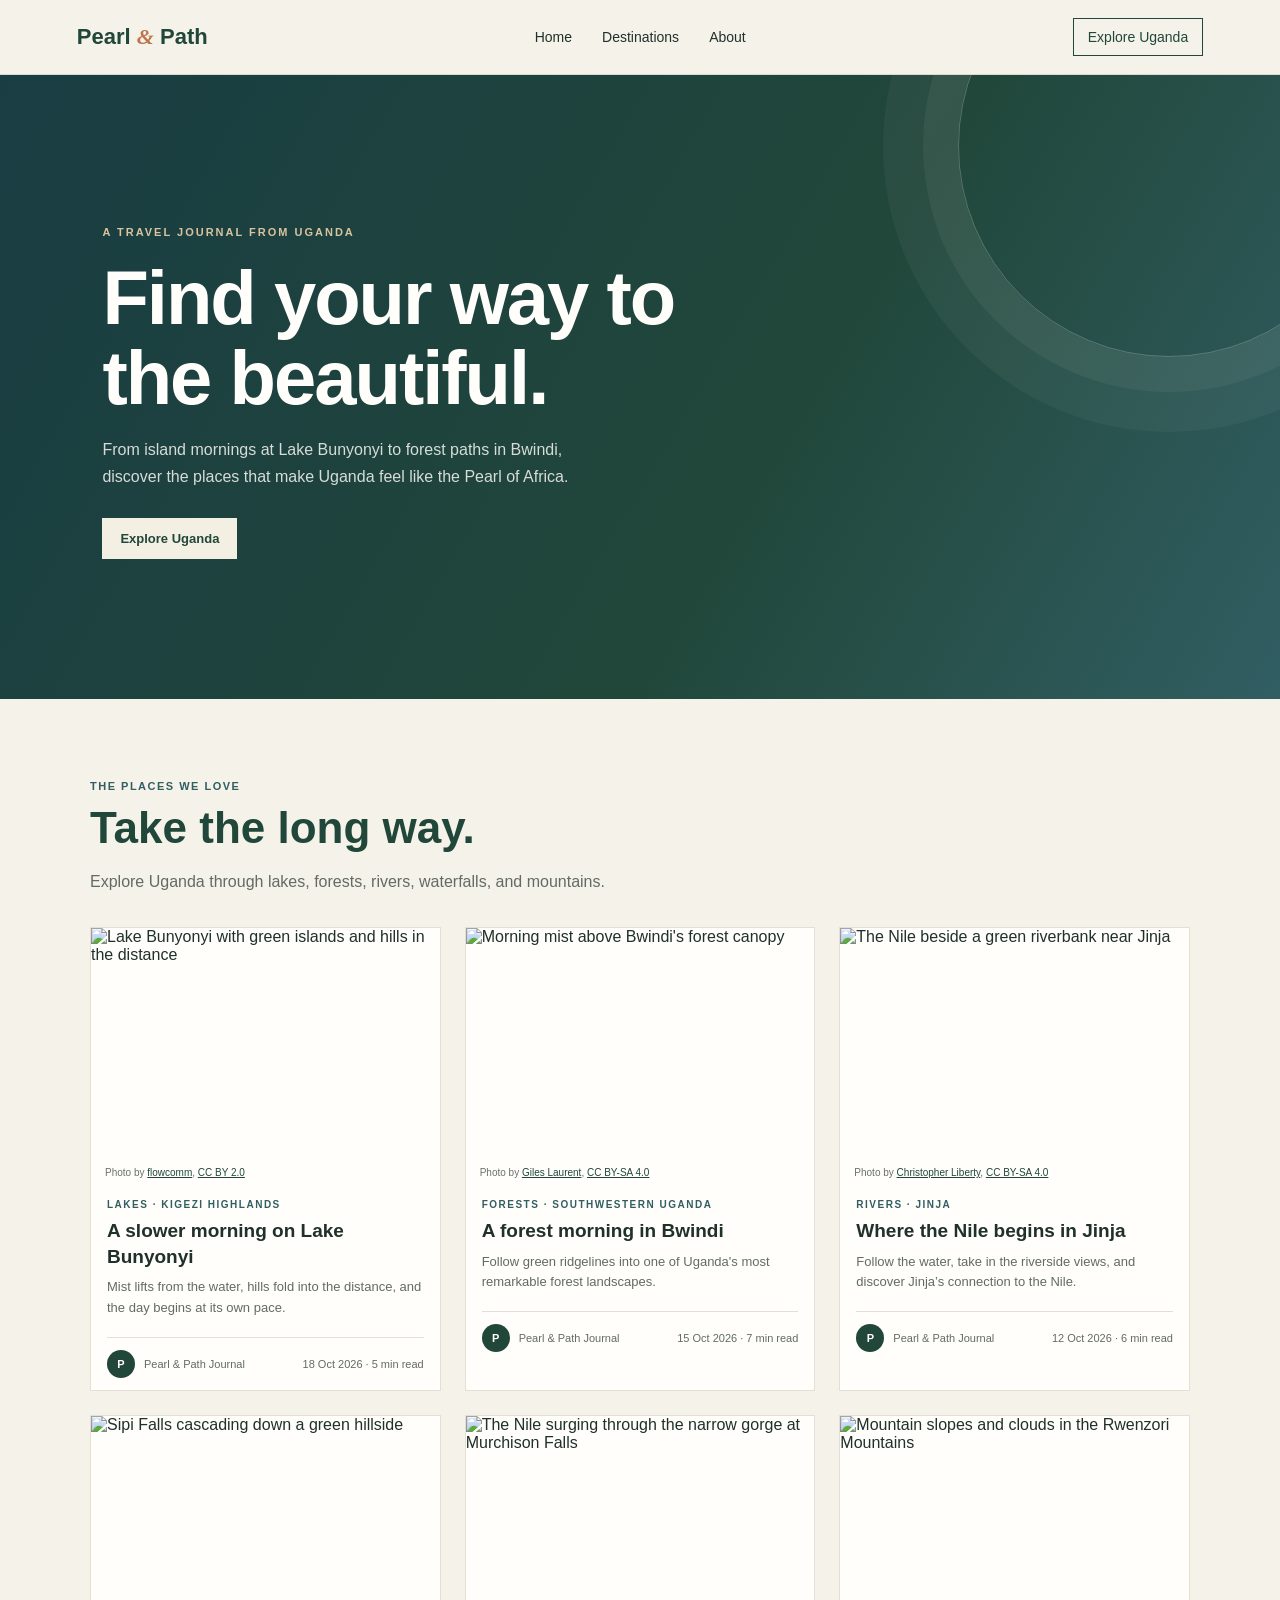
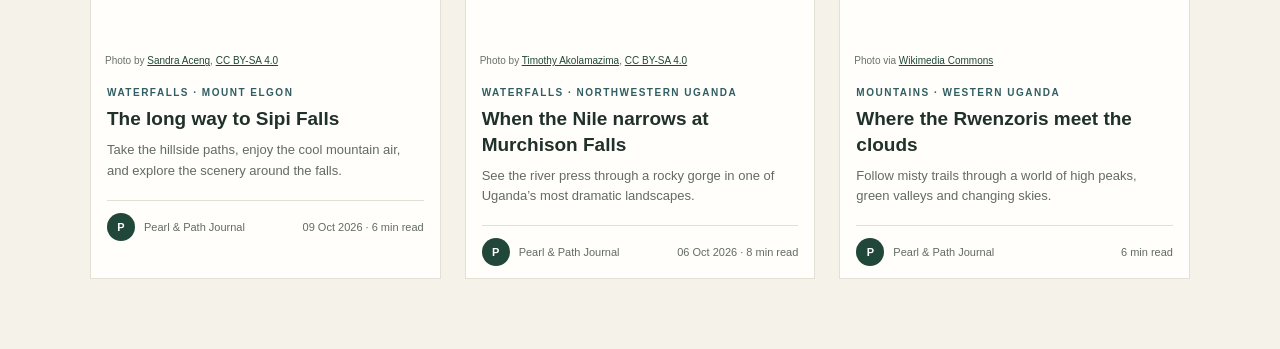
==== index.html @ 4ba6577e "Complete cards for all six beautiful destinations." ====
<!DOCTYPE html>
<html lang="en">
<head>
    <meta charset="UTF-8">
    <meta name="viewport" content="width=device-width, initial-scale=1.0">
    <meta name="description" content="A page for discovering beautiful scenery.">
    <title>Document</title>
    <link rel="stylesheet" href="styling.css">
</head>
<body>
    <header class="site-header">
  <a class="brand" href="#home">Pearl <span>&amp;</span> Path</a>

  <nav class="site-nav" aria-label="Main navigation">
    <a href="#home">Home</a>
    <a href="#places">Destinations</a>
    <a href="#about">About</a>
  </nav>

  <a class="header-cta" href="#places">Explore Uganda</a>
</header>
<main>
  <section class="hero" id="home">
    <div class="hero-content">
      <p class="hero-label">A TRAVEL JOURNAL FROM UGANDA</p>

      <h1>Find your way to the beautiful.</h1>

      <p class="hero-description">
        From island mornings at Lake Bunyonyi to forest paths in Bwindi,
        discover the places that make Uganda feel like the Pearl of Africa.
      </p>

      <a class="hero-button" href="#places">Explore Uganda</a>
    </div>
  </section>
  <section class="places-section" id="places">
  <div class="section-heading">
    <p class="section-label">THE PLACES WE LOVE</p>
    <h2>Take the long way.</h2>
    <p>Explore Uganda through lakes, forests, rivers, waterfalls, and mountains.</p>
  </div>

  <div class="destination-grid">
    <article class="destination-card">
      <figure class="card-image">
        <img
          src="https://commons.wikimedia.org/wiki/Special:FilePath/Lake_Bunyonyi,_Uganda.jpg?width=1000"
          alt="Lake Bunyonyi with green islands and hills in the distance"
          loading="lazy"
        >
        <figcaption>
          Photo by <a href="https://commons.wikimedia.org/wiki/File:Lake_Bunyonyi,_Uganda.jpg">flowcomm</a>,
          <a href="https://creativecommons.org/licenses/by/2.0/">CC BY 2.0</a>
        </figcaption>
      </figure>

      <p class="card-category">LAKES · KIGEZI HIGHLANDS</p>
      <h3>A slower morning on Lake Bunyonyi</h3>
      <p class="card-description">
        Mist lifts from the water, hills fold into the distance, and the day begins at its own pace.
      </p>

      <div class="card-details">
        <span class="author-avatar" aria-hidden="true">P</span>
        <span>Pearl &amp; Path Journal</span>
        <span class="read-time">18 Oct 2026 · 5 min read</span>
      </div>
    </article>
    <article class="destination-card">
  <figure class="card-image">
    <img
      src="https://commons.wikimedia.org/wiki/Special:FilePath/063_Mist_rising_from_the_Bwindi_Impenetrable_Forest_National_Park_Photo_by_Giles_Laurent.jpg?width=1000"
      alt="Morning mist above Bwindi's forest canopy"
      loading="lazy"
    >
    <figcaption>
      Photo by <a href="https://commons.wikimedia.org/wiki/File:063_Mist_rising_from_the_Bwindi_Impenetrable_Forest_National_Park_Photo_by_Giles_Laurent.jpg">Giles Laurent</a>,
      <a href="https://creativecommons.org/licenses/by-sa/4.0/">CC BY-SA 4.0</a>
    </figcaption>
  </figure>

  <p class="card-category">FORESTS · SOUTHWESTERN UGANDA</p>
  <h3>A forest morning in Bwindi</h3>
  <p class="card-description">
    Follow green ridgelines into one of Uganda's most remarkable forest landscapes.
  </p>

  <div class="card-details">
    <span class="author-avatar" aria-hidden="true">P</span>
    <span>Pearl &amp; Path Journal</span>
    <span class="read-time">15 Oct 2026 · 7 min read</span>
  </div>
</article>
<article class="destination-card">
  <figure class="card-image">
    <img
      src="https://commons.wikimedia.org/wiki/Special:FilePath/Source_of_the_Nile,_Jinja_Uganda.jpg?width=1000"
      alt="The Nile beside a green riverbank near Jinja"
      loading="lazy"
    >
    <figcaption>
      Photo by <a href="https://commons.wikimedia.org/wiki/File:Source_of_the_Nile,_Jinja_Uganda.jpg">Christopher Liberty</a>,
      <a href="https://creativecommons.org/licenses/by-sa/4.0/">CC BY-SA 4.0</a>
    </figcaption>
  </figure>

  <p class="card-category">RIVERS · JINJA</p>
  <h3>Where the Nile begins in Jinja</h3>
  <p class="card-description">
    Follow the water, take in the riverside views, and discover Jinja’s connection to the Nile.
  </p>

  <div class="card-details">
    <span class="author-avatar" aria-hidden="true">P</span>
    <span>Pearl &amp; Path Journal</span>
    <span class="read-time">12 Oct 2026 · 6 min read</span>
  </div>
</article>
<article class="destination-card">
  <figure class="card-image">
    <img
      src="https://commons.wikimedia.org/wiki/Special:FilePath/Sipi_Falls_in_Kapchorwa_District_of_Uganda_03.jpg?width=1000"
      alt="Sipi Falls cascading down a green hillside"
      loading="lazy"
    >
    <figcaption>
      Photo by <a href="https://commons.wikimedia.org/wiki/File:Sipi_Falls_in_Kapchorwa_District_of_Uganda_03.jpg">Sandra Aceng</a>,
      <a href="https://creativecommons.org/licenses/by-sa/4.0/">CC BY-SA 4.0</a>
    </figcaption>
  </figure>

  <p class="card-category">WATERFALLS · MOUNT ELGON</p>
  <h3>The long way to Sipi Falls</h3>
  <p class="card-description">
    Take the hillside paths, enjoy the cool mountain air, and explore the scenery around the falls.
  </p>

  <div class="card-details">
    <span class="author-avatar" aria-hidden="true">P</span>
    <span>Pearl &amp; Path Journal</span>
    <span class="read-time">09 Oct 2026 · 6 min read</span>
  </div>
</article>
<article class="destination-card">
  <figure class="card-image">
    <img
      src="https://commons.wikimedia.org/wiki/Special:FilePath/Murchison_Falls_Image01.jpg?width=1000"
      alt="The Nile surging through the narrow gorge at Murchison Falls"
      loading="lazy"
    >
    <figcaption>
      Photo by <a href="https://commons.wikimedia.org/wiki/File:Murchison_Falls_Image01.jpg">Timothy Akolamazima</a>,
      <a href="https://creativecommons.org/licenses/by-sa/4.0/">CC BY-SA 4.0</a>
    </figcaption>
  </figure>

  <p class="card-category">WATERFALLS · NORTHWESTERN UGANDA</p>
  <h3>When the Nile narrows at Murchison Falls</h3>
  <p class="card-description">
    See the river press through a rocky gorge in one of Uganda’s most dramatic landscapes.
  </p>

  <div class="card-details">
    <span class="author-avatar" aria-hidden="true">P</span>
    <span>Pearl &amp; Path Journal</span>
    <span class="read-time">06 Oct 2026 · 8 min read</span>
  </div>
</article>
<article class="destination-card">
  <figure class="card-image">
    <img
      src="https://commons.wikimedia.org/wiki/Special:FilePath/Rwenzori_Mountains.jpg"
      alt="Mountain slopes and clouds in the Rwenzori Mountains"
      loading="lazy"
    >
    <figcaption>
      Photo via
      <a href="https://commons.wikimedia.org/wiki/Category:Rwenzori_Mountains">Wikimedia Commons</a>
    </figcaption>
  </figure>

  <p class="card-category">MOUNTAINS · WESTERN UGANDA</p>
  <h3>Where the Rwenzoris meet the clouds</h3>
  <p class="card-description">
    Follow misty trails through a world of high peaks, green valleys and changing skies.
  </p>

  <div class="card-details">
    <span class="author-avatar" aria-hidden="true">P</span>
    <span>Pearl &amp; Path Journal</span>
    <span class="read-time">6 min read</span>
  </div>
</article>
  </div>

</section>
</main>
</body>
</html>
---- styling.css ----
body {
  margin: 0;
  font-family: Arial, sans-serif;
  background: #f5f2e9;
  color: #20302a;
}

.site-header {
  display: flex;
  align-items: center;
  justify-content: space-between;
  gap: 24px;
  padding: 18px 6%;
  border-bottom: 1px solid #ddd8ce;
}

.brand {
  color: #21473a;
  font-size: 22px;
  font-weight: 700;
  text-decoration: none;
}

.brand span {
  color: #bd764c;
  font-family: Georgia, serif;
  font-style: italic;
}

.site-nav {
  display: flex;
  gap: 30px;
}

.site-nav a,
.header-cta {
  color: #20302a;
  font-size: 14px;
  text-decoration: none;
}

.site-nav a:hover {
  color: #315e63;
}

.header-cta {
  padding: 10px 14px;
  border: 1px solid #21473a;
  color: #21473a;
  transition: background-color 0.2s, color 0.2s;
}

.header-cta:hover {
  background: #21473a;
  color: #fffefa;
}

.hero {
  position: relative;
  display: flex;
  align-items: center;
  min-height: 480px;
  overflow: hidden;
  padding: 72px 8%;
  background: linear-gradient(120deg, #193d43, #21473a 60%, #315e63);
  color: #fffefa;
}

.hero::after {
  content: "";
  position: absolute;
  top: -140px;
  right: -100px;
  width: 420px;
  height: 420px;
  border: 1px solid rgba(245, 242, 233, 0.25);
  border-radius: 50%;
  box-shadow:
    0 0 0 35px rgba(245, 242, 233, 0.05),
    0 0 0 75px rgba(245, 242, 233, 0.04);
}

.hero-content {
  position: relative;
  z-index: 1;
  max-width: 680px;
}

.hero-label {
  margin-bottom: 20px;
  color: #d8c4a1;
  font-size: 11px;
  font-weight: 700;
  letter-spacing: 2px;
}

.hero h1 {
  max-width: 600px;
  margin: 0 0 18px;
  font-size: clamp(40px, 7vw, 76px);
  line-height: 1.05;
  letter-spacing: -2px;
}

.hero-description {
  max-width: 500px;
  color: rgba(255, 254, 250, 0.82);
  font-size: 16px;
  line-height: 1.7;
}

.hero-button {
  display: inline-block;
  margin-top: 12px;
  padding: 13px 18px;
  background: #f4efe3;
  color: #21473a;
  font-size: 13px;
  font-weight: 700;
  text-decoration: none;
  transition: background-color 0.2s, transform 0.2s;
}

.hero-button:hover {
  transform: translateY(-2px);
  background: #fffefa;
}

.places-section {
  max-width: 1100px;
  margin: 0 auto;
  padding: 70px 24px;
}

.section-heading {
  max-width: 600px;
  margin-bottom: 32px;
}

.section-label,
.card-category {
  color: #315e63;
  font-size: 11px;
  font-weight: 700;
  letter-spacing: 1.5px;
}

.section-heading h2 {
  margin: 8px 0;
  color: #21473a;
  font-size: clamp(30px, 5vw, 44px);
}

.section-heading > p:last-child {
  color: #626b64;
  line-height: 1.6;
}

.destination-grid {
  display: grid;
  grid-template-columns: repeat(3, minmax(0, 1fr));
  gap: 24px;
}

.destination-card {
  overflow: hidden;
  background: #fffefa;
  border: 1px solid #e4dfd4;
}

.card-image {
  margin: 0;
}

.card-image img {
  display: block;
  width: 100%;
  aspect-ratio: 1.5;
  object-fit: cover;
}

.card-image figcaption {
  padding: 7px 14px;
  color: #69716a;
  font-size: 10px;
}

.card-image figcaption a {
  color: #21473a;
}

.card-category {
  margin: 14px 16px 8px;
  font-size: 10px;
}

.destination-card h3 {
  margin: 0 16px 8px;
  color: #20302a;
  font-size: 19px;
  line-height: 1.35;
}

.card-description {
  margin: 0 16px 18px;
  color: #626b64;
  font-size: 13px;
  line-height: 1.6;
}

.card-details {
  display: flex;
  align-items: center;
  gap: 9px;
  margin: 0 16px;
  padding: 12px 0;
  border-top: 1px solid #e4dfd4;
  color: #626b64;
  font-size: 11px;
}

.author-avatar {
  display: inline-flex;
  width: 28px;
  height: 28px;
  align-items: center;
  justify-content: center;
  border-radius: 50%;
  background: #21473a;
  color: #fffefa;
  font-weight: 700;
}

.read-time {
  margin-left: auto;
}

@media (max-width: 760px) {
  .destination-grid {
    grid-template-columns: repeat(2, minmax(0, 1fr));
  }
}

@media (max-width: 520px) {
  .destination-grid {
    grid-template-columns: 1fr;
  }
}
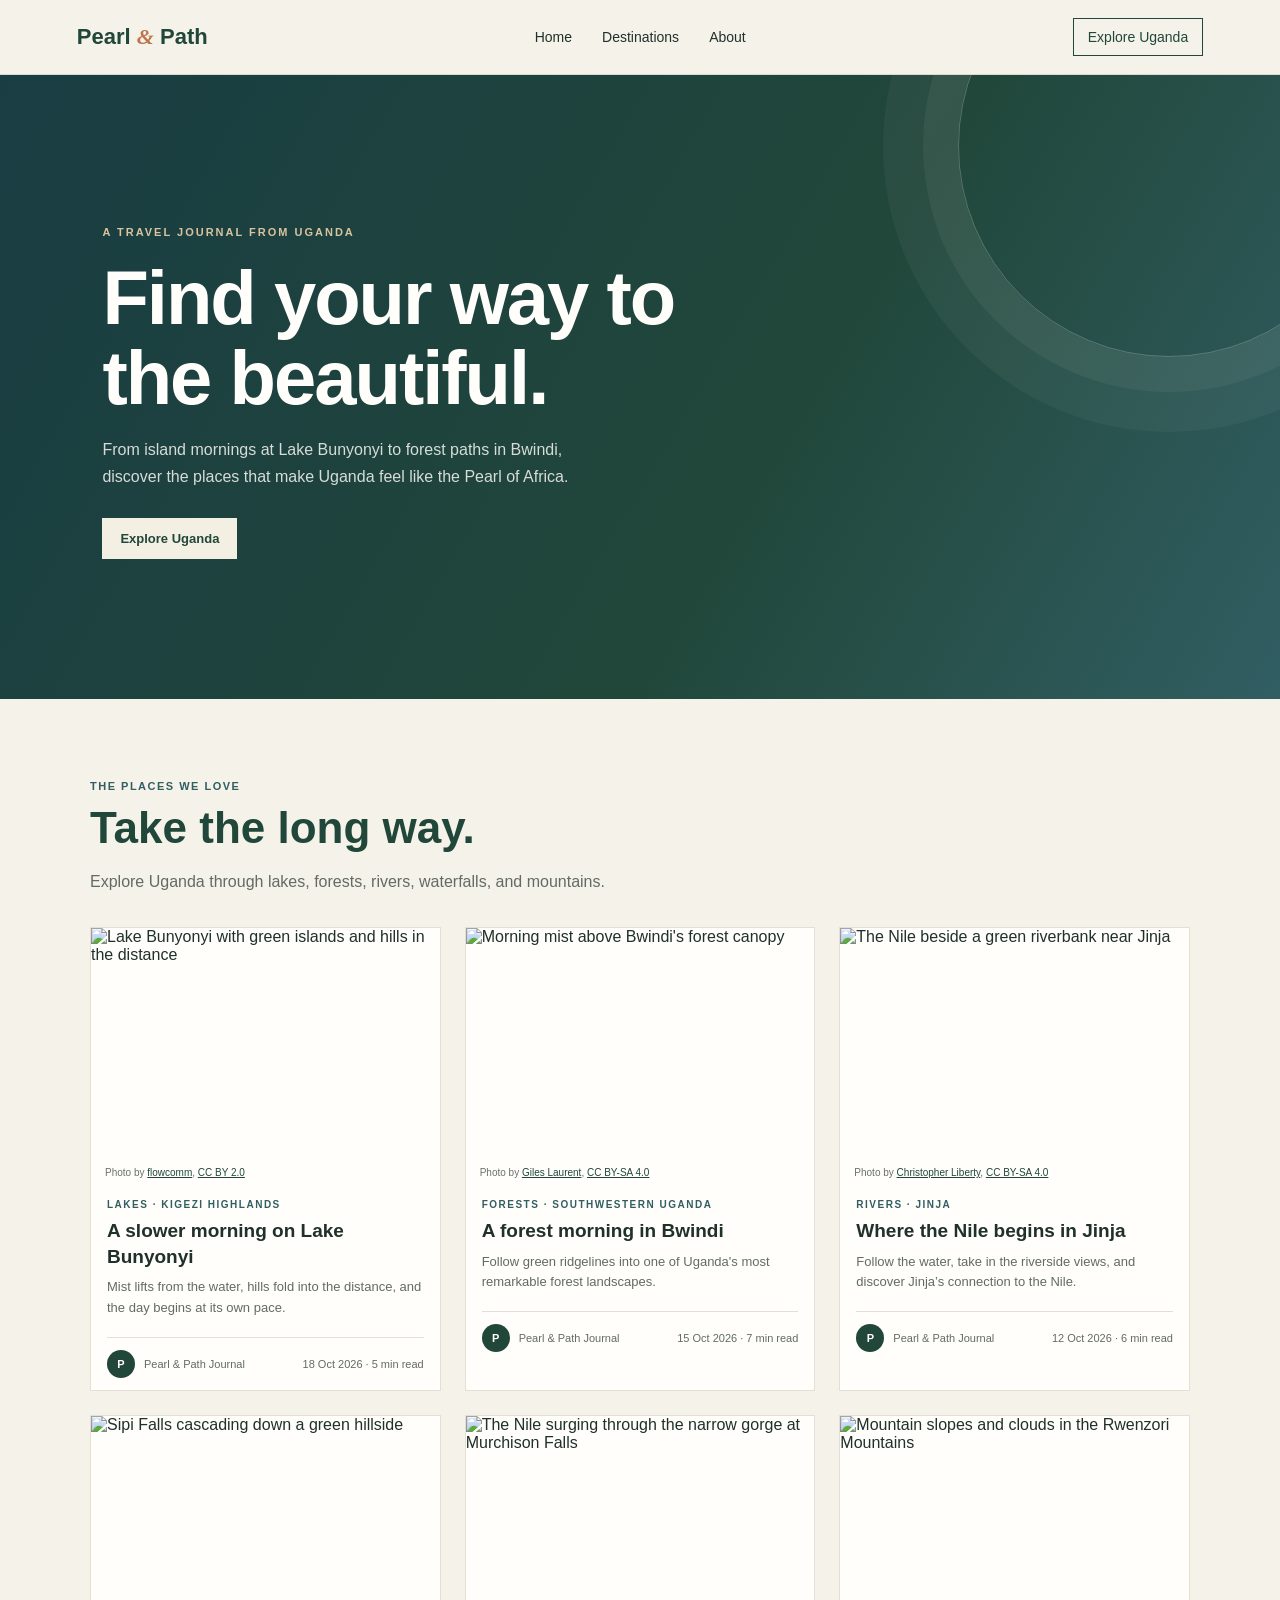
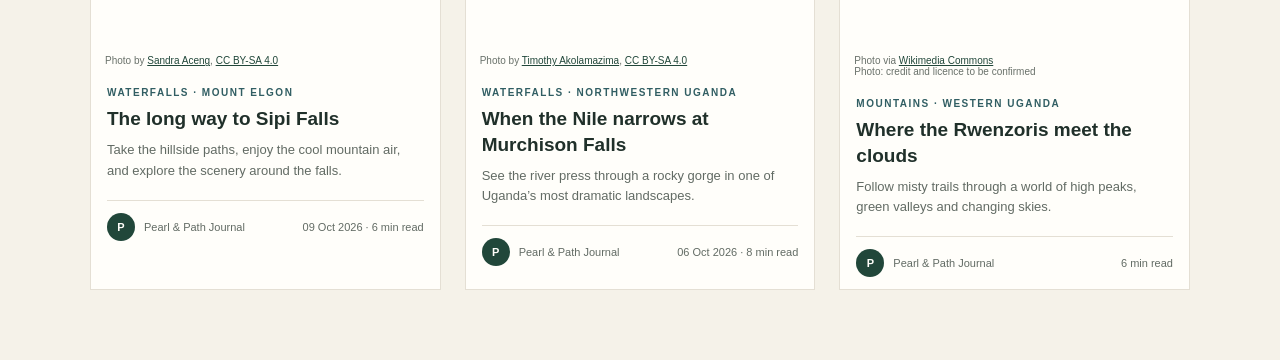
==== commit 0be6c5e8: "look for photo credit and license." ====
--- a/index.html
+++ b/index.html
@@ -177,6 +177,8 @@
     <figcaption>
       Photo via
       <a href="https://commons.wikimedia.org/wiki/Category:Rwenzori_Mountains">Wikimedia Commons</a>
+      <br>
+      Photo: credit and licence to be confirmed
     </figcaption>
   </figure>
 
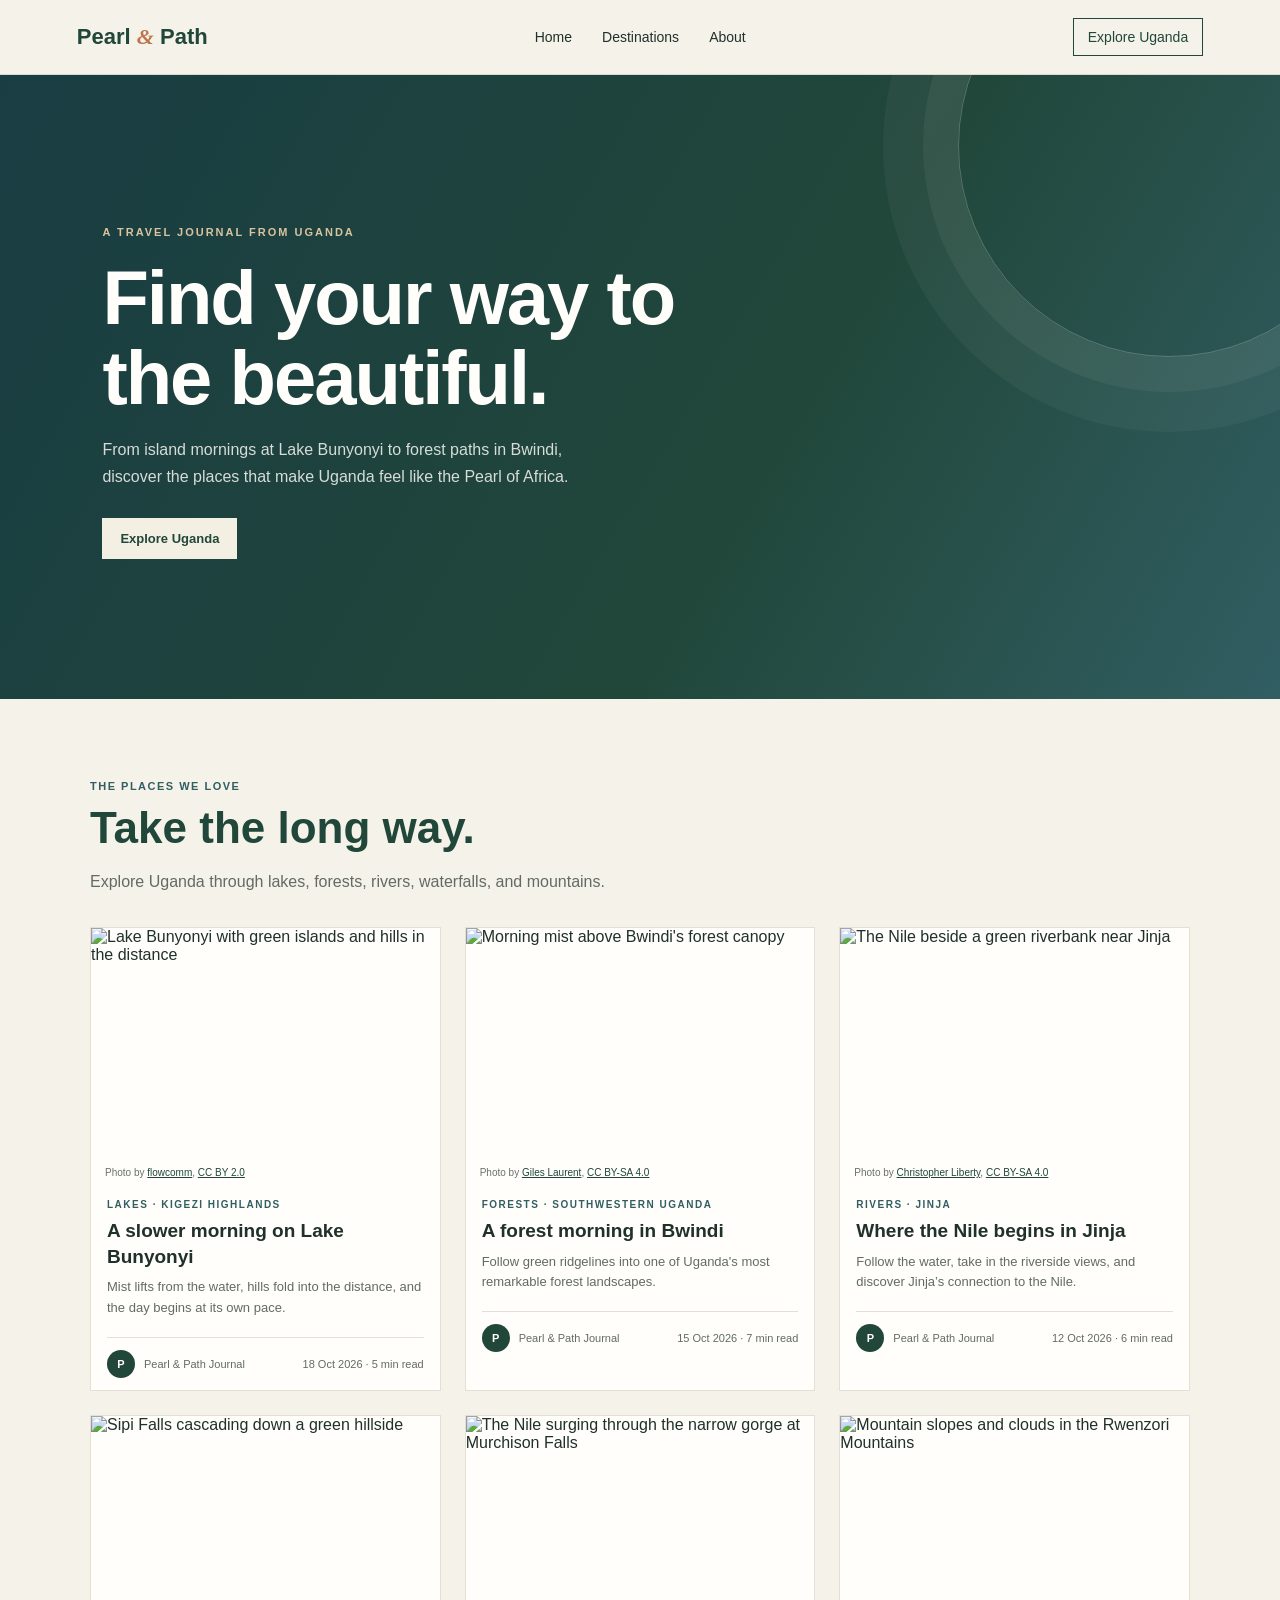
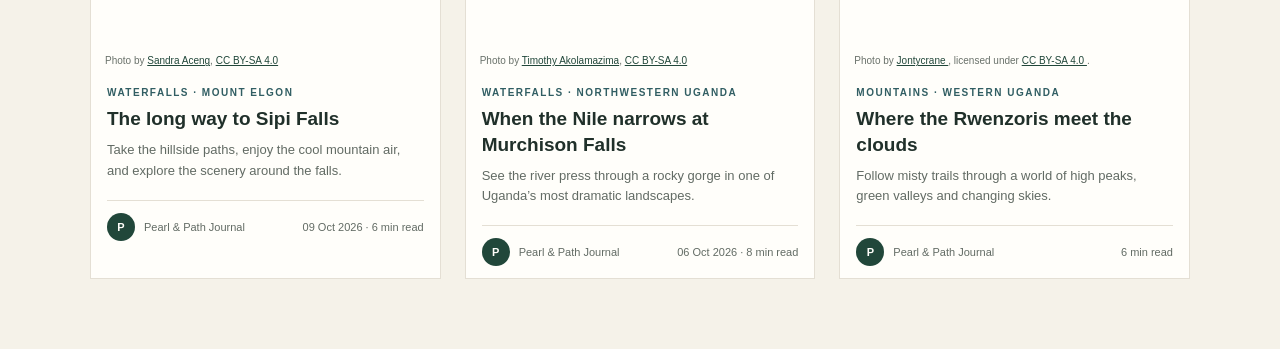
==== commit 505b1802: "confirm Rwenzori mtns photo credit and license." ====
--- a/index.html
+++ b/index.html
@@ -1,202 +1,249 @@
-<!DOCTYPE html>
+<!doctype html>
 <html lang="en">
-<head>
-    <meta charset="UTF-8">
-    <meta name="viewport" content="width=device-width, initial-scale=1.0">
-    <meta name="description" content="A page for discovering beautiful scenery.">
+  <head>
+    <meta charset="UTF-8" />
+    <meta name="viewport" content="width=device-width, initial-scale=1.0" />
+    <meta
+      name="description"
+      content="A page for discovering beautiful scenery."
+    />
     <title>Document</title>
-    <link rel="stylesheet" href="styling.css">
-</head>
-<body>
+    <link rel="stylesheet" href="styling.css" />
+  </head>
+
+  <body>
     <header class="site-header">
-  <a class="brand" href="#home">Pearl <span>&amp;</span> Path</a>
-
-  <nav class="site-nav" aria-label="Main navigation">
-    <a href="#home">Home</a>
-    <a href="#places">Destinations</a>
-    <a href="#about">About</a>
-  </nav>
-
-  <a class="header-cta" href="#places">Explore Uganda</a>
-</header>
-<main>
-  <section class="hero" id="home">
-    <div class="hero-content">
-      <p class="hero-label">A TRAVEL JOURNAL FROM UGANDA</p>
-
-      <h1>Find your way to the beautiful.</h1>
-
-      <p class="hero-description">
-        From island mornings at Lake Bunyonyi to forest paths in Bwindi,
-        discover the places that make Uganda feel like the Pearl of Africa.
-      </p>
-
-      <a class="hero-button" href="#places">Explore Uganda</a>
-    </div>
-  </section>
-  <section class="places-section" id="places">
-  <div class="section-heading">
-    <p class="section-label">THE PLACES WE LOVE</p>
-    <h2>Take the long way.</h2>
-    <p>Explore Uganda through lakes, forests, rivers, waterfalls, and mountains.</p>
-  </div>
-
-  <div class="destination-grid">
-    <article class="destination-card">
-      <figure class="card-image">
-        <img
-          src="https://commons.wikimedia.org/wiki/Special:FilePath/Lake_Bunyonyi,_Uganda.jpg?width=1000"
-          alt="Lake Bunyonyi with green islands and hills in the distance"
-          loading="lazy"
-        >
-        <figcaption>
-          Photo by <a href="https://commons.wikimedia.org/wiki/File:Lake_Bunyonyi,_Uganda.jpg">flowcomm</a>,
-          <a href="https://creativecommons.org/licenses/by/2.0/">CC BY 2.0</a>
-        </figcaption>
-      </figure>
-
-      <p class="card-category">LAKES · KIGEZI HIGHLANDS</p>
-      <h3>A slower morning on Lake Bunyonyi</h3>
-      <p class="card-description">
-        Mist lifts from the water, hills fold into the distance, and the day begins at its own pace.
-      </p>
-
-      <div class="card-details">
-        <span class="author-avatar" aria-hidden="true">P</span>
-        <span>Pearl &amp; Path Journal</span>
-        <span class="read-time">18 Oct 2026 · 5 min read</span>
-      </div>
-    </article>
-    <article class="destination-card">
-  <figure class="card-image">
-    <img
-      src="https://commons.wikimedia.org/wiki/Special:FilePath/063_Mist_rising_from_the_Bwindi_Impenetrable_Forest_National_Park_Photo_by_Giles_Laurent.jpg?width=1000"
-      alt="Morning mist above Bwindi's forest canopy"
-      loading="lazy"
-    >
-    <figcaption>
-      Photo by <a href="https://commons.wikimedia.org/wiki/File:063_Mist_rising_from_the_Bwindi_Impenetrable_Forest_National_Park_Photo_by_Giles_Laurent.jpg">Giles Laurent</a>,
-      <a href="https://creativecommons.org/licenses/by-sa/4.0/">CC BY-SA 4.0</a>
-    </figcaption>
-  </figure>
-
-  <p class="card-category">FORESTS · SOUTHWESTERN UGANDA</p>
-  <h3>A forest morning in Bwindi</h3>
-  <p class="card-description">
-    Follow green ridgelines into one of Uganda's most remarkable forest landscapes.
-  </p>
-
-  <div class="card-details">
-    <span class="author-avatar" aria-hidden="true">P</span>
-    <span>Pearl &amp; Path Journal</span>
-    <span class="read-time">15 Oct 2026 · 7 min read</span>
-  </div>
-</article>
-<article class="destination-card">
-  <figure class="card-image">
-    <img
-      src="https://commons.wikimedia.org/wiki/Special:FilePath/Source_of_the_Nile,_Jinja_Uganda.jpg?width=1000"
-      alt="The Nile beside a green riverbank near Jinja"
-      loading="lazy"
-    >
-    <figcaption>
-      Photo by <a href="https://commons.wikimedia.org/wiki/File:Source_of_the_Nile,_Jinja_Uganda.jpg">Christopher Liberty</a>,
-      <a href="https://creativecommons.org/licenses/by-sa/4.0/">CC BY-SA 4.0</a>
-    </figcaption>
-  </figure>
-
-  <p class="card-category">RIVERS · JINJA</p>
-  <h3>Where the Nile begins in Jinja</h3>
-  <p class="card-description">
-    Follow the water, take in the riverside views, and discover Jinja’s connection to the Nile.
-  </p>
-
-  <div class="card-details">
-    <span class="author-avatar" aria-hidden="true">P</span>
-    <span>Pearl &amp; Path Journal</span>
-    <span class="read-time">12 Oct 2026 · 6 min read</span>
-  </div>
-</article>
-<article class="destination-card">
-  <figure class="card-image">
-    <img
-      src="https://commons.wikimedia.org/wiki/Special:FilePath/Sipi_Falls_in_Kapchorwa_District_of_Uganda_03.jpg?width=1000"
-      alt="Sipi Falls cascading down a green hillside"
-      loading="lazy"
-    >
-    <figcaption>
-      Photo by <a href="https://commons.wikimedia.org/wiki/File:Sipi_Falls_in_Kapchorwa_District_of_Uganda_03.jpg">Sandra Aceng</a>,
-      <a href="https://creativecommons.org/licenses/by-sa/4.0/">CC BY-SA 4.0</a>
-    </figcaption>
-  </figure>
-
-  <p class="card-category">WATERFALLS · MOUNT ELGON</p>
-  <h3>The long way to Sipi Falls</h3>
-  <p class="card-description">
-    Take the hillside paths, enjoy the cool mountain air, and explore the scenery around the falls.
-  </p>
-
-  <div class="card-details">
-    <span class="author-avatar" aria-hidden="true">P</span>
-    <span>Pearl &amp; Path Journal</span>
-    <span class="read-time">09 Oct 2026 · 6 min read</span>
-  </div>
-</article>
-<article class="destination-card">
-  <figure class="card-image">
-    <img
-      src="https://commons.wikimedia.org/wiki/Special:FilePath/Murchison_Falls_Image01.jpg?width=1000"
-      alt="The Nile surging through the narrow gorge at Murchison Falls"
-      loading="lazy"
-    >
-    <figcaption>
-      Photo by <a href="https://commons.wikimedia.org/wiki/File:Murchison_Falls_Image01.jpg">Timothy Akolamazima</a>,
-      <a href="https://creativecommons.org/licenses/by-sa/4.0/">CC BY-SA 4.0</a>
-    </figcaption>
-  </figure>
-
-  <p class="card-category">WATERFALLS · NORTHWESTERN UGANDA</p>
-  <h3>When the Nile narrows at Murchison Falls</h3>
-  <p class="card-description">
-    See the river press through a rocky gorge in one of Uganda’s most dramatic landscapes.
-  </p>
-
-  <div class="card-details">
-    <span class="author-avatar" aria-hidden="true">P</span>
-    <span>Pearl &amp; Path Journal</span>
-    <span class="read-time">06 Oct 2026 · 8 min read</span>
-  </div>
-</article>
-<article class="destination-card">
-  <figure class="card-image">
-    <img
-      src="https://commons.wikimedia.org/wiki/Special:FilePath/Rwenzori_Mountains.jpg"
-      alt="Mountain slopes and clouds in the Rwenzori Mountains"
-      loading="lazy"
-    >
-    <figcaption>
-      Photo via
-      <a href="https://commons.wikimedia.org/wiki/Category:Rwenzori_Mountains">Wikimedia Commons</a>
-      <br>
-      Photo: credit and licence to be confirmed
-    </figcaption>
-  </figure>
-
-  <p class="card-category">MOUNTAINS · WESTERN UGANDA</p>
-  <h3>Where the Rwenzoris meet the clouds</h3>
-  <p class="card-description">
-    Follow misty trails through a world of high peaks, green valleys and changing skies.
-  </p>
-
-  <div class="card-details">
-    <span class="author-avatar" aria-hidden="true">P</span>
-    <span>Pearl &amp; Path Journal</span>
-    <span class="read-time">6 min read</span>
-  </div>
-</article>
-  </div>
-
-</section>
-</main>
-</body>
-</html>+      <a class="brand" href="#home">Pearl <span>&amp;</span> Path</a>
+
+      <nav class="site-nav" aria-label="Main navigation">
+        <a href="#home">Home</a>
+        <a href="#places">Destinations</a>
+        <a href="#about">About</a>
+      </nav>
+
+      <a class="header-cta" href="#places">Explore Uganda</a>
+    </header>
+    <main>
+      <section class="hero" id="home">
+        <div class="hero-content">
+          <p class="hero-label">A TRAVEL JOURNAL FROM UGANDA</p>
+
+          <h1>Find your way to the beautiful.</h1>
+
+          <p class="hero-description">
+            From island mornings at Lake Bunyonyi to forest paths in Bwindi,
+            discover the places that make Uganda feel like the Pearl of Africa.
+          </p>
+
+          <a class="hero-button" href="#places">Explore Uganda</a>
+        </div>
+      </section>
+      <section class="places-section" id="places">
+        <div class="section-heading">
+          <p class="section-label">THE PLACES WE LOVE</p>
+          <h2>Take the long way.</h2>
+          <p>
+            Explore Uganda through lakes, forests, rivers, waterfalls, and
+            mountains.
+          </p>
+        </div>
+
+        <div class="destination-grid">
+          <article class="destination-card">
+            <figure class="card-image">
+              <img
+                src="https://commons.wikimedia.org/wiki/Special:FilePath/Lake_Bunyonyi,_Uganda.jpg?width=1000"
+                alt="Lake Bunyonyi with green islands and hills in the distance"
+                loading="lazy"
+              />
+              <figcaption>
+                Photo by
+                <a
+                  href="https://commons.wikimedia.org/wiki/File:Lake_Bunyonyi,_Uganda.jpg"
+                  >flowcomm</a
+                >,
+                <a href="https://creativecommons.org/licenses/by/2.0/"
+                  >CC BY 2.0</a
+                >
+              </figcaption>
+            </figure>
+
+            <p class="card-category">LAKES · KIGEZI HIGHLANDS</p>
+            <h3>A slower morning on Lake Bunyonyi</h3>
+            <p class="card-description">
+              Mist lifts from the water, hills fold into the distance, and the
+              day begins at its own pace.
+            </p>
+
+            <div class="card-details">
+              <span class="author-avatar" aria-hidden="true">P</span>
+              <span>Pearl &amp; Path Journal</span>
+              <span class="read-time">18 Oct 2026 · 5 min read</span>
+            </div>
+          </article>
+          <article class="destination-card">
+            <figure class="card-image">
+              <img
+                src="https://commons.wikimedia.org/wiki/Special:FilePath/063_Mist_rising_from_the_Bwindi_Impenetrable_Forest_National_Park_Photo_by_Giles_Laurent.jpg?width=1000"
+                alt="Morning mist above Bwindi's forest canopy"
+                loading="lazy"
+              />
+              <figcaption>
+                Photo by
+                <a
+                  href="https://commons.wikimedia.org/wiki/File:063_Mist_rising_from_the_Bwindi_Impenetrable_Forest_National_Park_Photo_by_Giles_Laurent.jpg"
+                  >Giles Laurent</a
+                >,
+                <a href="https://creativecommons.org/licenses/by-sa/4.0/"
+                  >CC BY-SA 4.0</a
+                >
+              </figcaption>
+            </figure>
+
+            <p class="card-category">FORESTS · SOUTHWESTERN UGANDA</p>
+            <h3>A forest morning in Bwindi</h3>
+            <p class="card-description">
+              Follow green ridgelines into one of Uganda's most remarkable
+              forest landscapes.
+            </p>
+
+            <div class="card-details">
+              <span class="author-avatar" aria-hidden="true">P</span>
+              <span>Pearl &amp; Path Journal</span>
+              <span class="read-time">15 Oct 2026 · 7 min read</span>
+            </div>
+          </article>
+          <article class="destination-card">
+            <figure class="card-image">
+              <img
+                src="https://commons.wikimedia.org/wiki/Special:FilePath/Source_of_the_Nile,_Jinja_Uganda.jpg?width=1000"
+                alt="The Nile beside a green riverbank near Jinja"
+                loading="lazy"
+              />
+              <figcaption>
+                Photo by
+                <a
+                  href="https://commons.wikimedia.org/wiki/File:Source_of_the_Nile,_Jinja_Uganda.jpg"
+                  >Christopher Liberty</a
+                >,
+                <a href="https://creativecommons.org/licenses/by-sa/4.0/"
+                  >CC BY-SA 4.0</a
+                >
+              </figcaption>
+            </figure>
+
+            <p class="card-category">RIVERS · JINJA</p>
+            <h3>Where the Nile begins in Jinja</h3>
+            <p class="card-description">
+              Follow the water, take in the riverside views, and discover
+              Jinja’s connection to the Nile.
+            </p>
+
+            <div class="card-details">
+              <span class="author-avatar" aria-hidden="true">P</span>
+              <span>Pearl &amp; Path Journal</span>
+              <span class="read-time">12 Oct 2026 · 6 min read</span>
+            </div>
+          </article>
+          <article class="destination-card">
+            <figure class="card-image">
+              <img
+                src="https://commons.wikimedia.org/wiki/Special:FilePath/Sipi_Falls_in_Kapchorwa_District_of_Uganda_03.jpg?width=1000"
+                alt="Sipi Falls cascading down a green hillside"
+                loading="lazy"
+              />
+              <figcaption>
+                Photo by
+                <a
+                  href="https://commons.wikimedia.org/wiki/File:Sipi_Falls_in_Kapchorwa_District_of_Uganda_03.jpg"
+                  >Sandra Aceng</a
+                >,
+                <a href="https://creativecommons.org/licenses/by-sa/4.0/"
+                  >CC BY-SA 4.0</a
+                >
+              </figcaption>
+            </figure>
+
+            <p class="card-category">WATERFALLS · MOUNT ELGON</p>
+            <h3>The long way to Sipi Falls</h3>
+            <p class="card-description">
+              Take the hillside paths, enjoy the cool mountain air, and explore
+              the scenery around the falls.
+            </p>
+
+            <div class="card-details">
+              <span class="author-avatar" aria-hidden="true">P</span>
+              <span>Pearl &amp; Path Journal</span>
+              <span class="read-time">09 Oct 2026 · 6 min read</span>
+            </div>
+          </article>
+          <article class="destination-card">
+            <figure class="card-image">
+              <img
+                src="https://commons.wikimedia.org/wiki/Special:FilePath/Murchison_Falls_Image01.jpg?width=1000"
+                alt="The Nile surging through the narrow gorge at Murchison Falls"
+                loading="lazy"
+              />
+              <figcaption>
+                Photo by
+                <a
+                  href="https://commons.wikimedia.org/wiki/File:Murchison_Falls_Image01.jpg"
+                  >Timothy Akolamazima</a
+                >,
+                <a href="https://creativecommons.org/licenses/by-sa/4.0/"
+                  >CC BY-SA 4.0</a
+                >
+              </figcaption>
+            </figure>
+
+            <p class="card-category">WATERFALLS · NORTHWESTERN UGANDA</p>
+            <h3>When the Nile narrows at Murchison Falls</h3>
+            <p class="card-description">
+              See the river press through a rocky gorge in one of Uganda’s most
+              dramatic landscapes.
+            </p>
+
+            <div class="card-details">
+              <span class="author-avatar" aria-hidden="true">P</span>
+              <span>Pearl &amp; Path Journal</span>
+              <span class="read-time">06 Oct 2026 · 8 min read</span>
+            </div>
+          </article>
+          <article class="destination-card">
+            <figure class="card-image">
+              <img
+                src="https://commons.wikimedia.org/wiki/Special:FilePath/Rwenzori_Mountains.jpg"
+                alt="Mountain slopes and clouds in the Rwenzori Mountains"
+                loading="lazy"
+              />
+              <figcaption>
+                Photo by
+                <a
+                  href="https://commons.wikimedia.org/wiki/File:Rwenzori_Mountains.jpg"
+                >
+                  Jontycrane </a
+                >, licensed under
+                <a href="https://creativecommons.org/licenses/by-sa/4.0/">
+                  CC BY-SA 4.0 </a
+                >.
+              </figcaption>
+            </figure>
+
+            <p class="card-category">MOUNTAINS · WESTERN UGANDA</p>
+            <h3>Where the Rwenzoris meet the clouds</h3>
+            <p class="card-description">
+              Follow misty trails through a world of high peaks, green valleys
+              and changing skies.
+            </p>
+
+            <div class="card-details">
+              <span class="author-avatar" aria-hidden="true">P</span>
+              <span>Pearl &amp; Path Journal</span>
+              <span class="read-time">6 min read</span>
+            </div>
+          </article>
+        </div>
+      </section>
+    </main>
+  </body>
+</html>
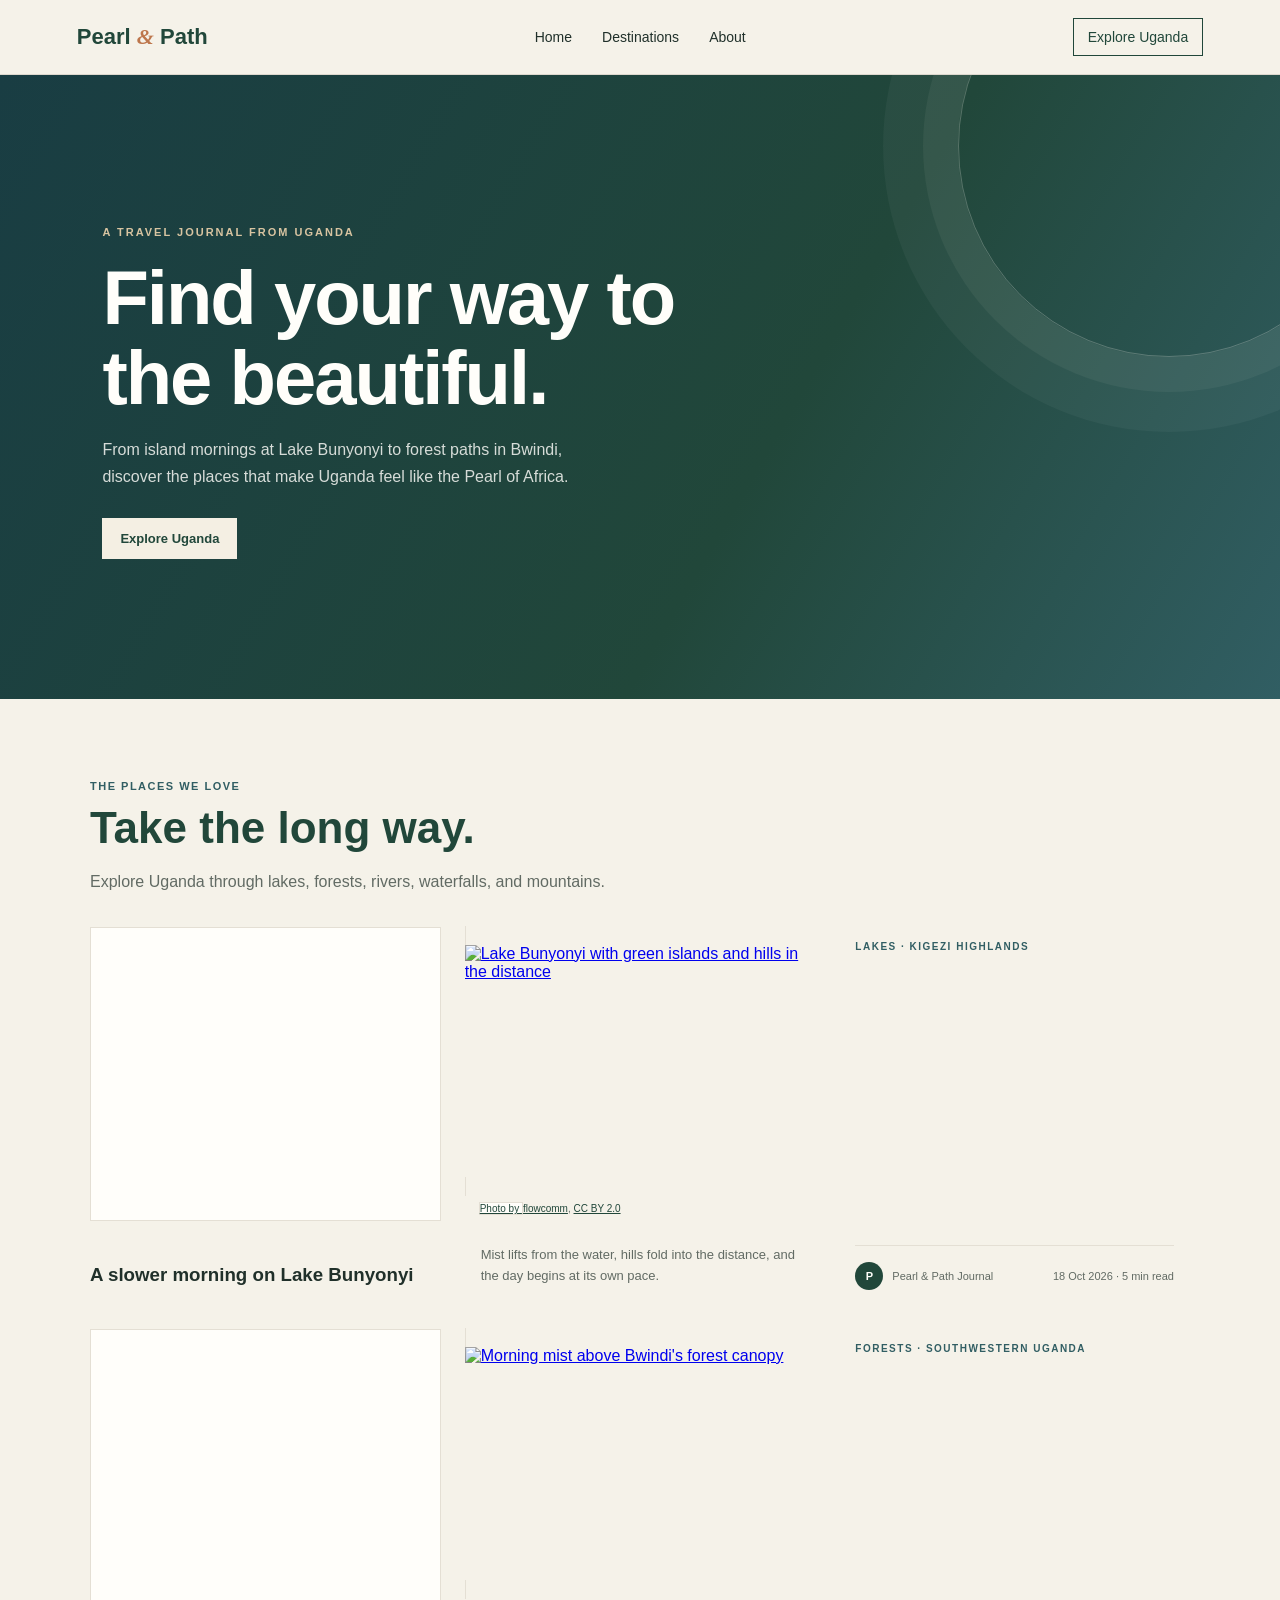
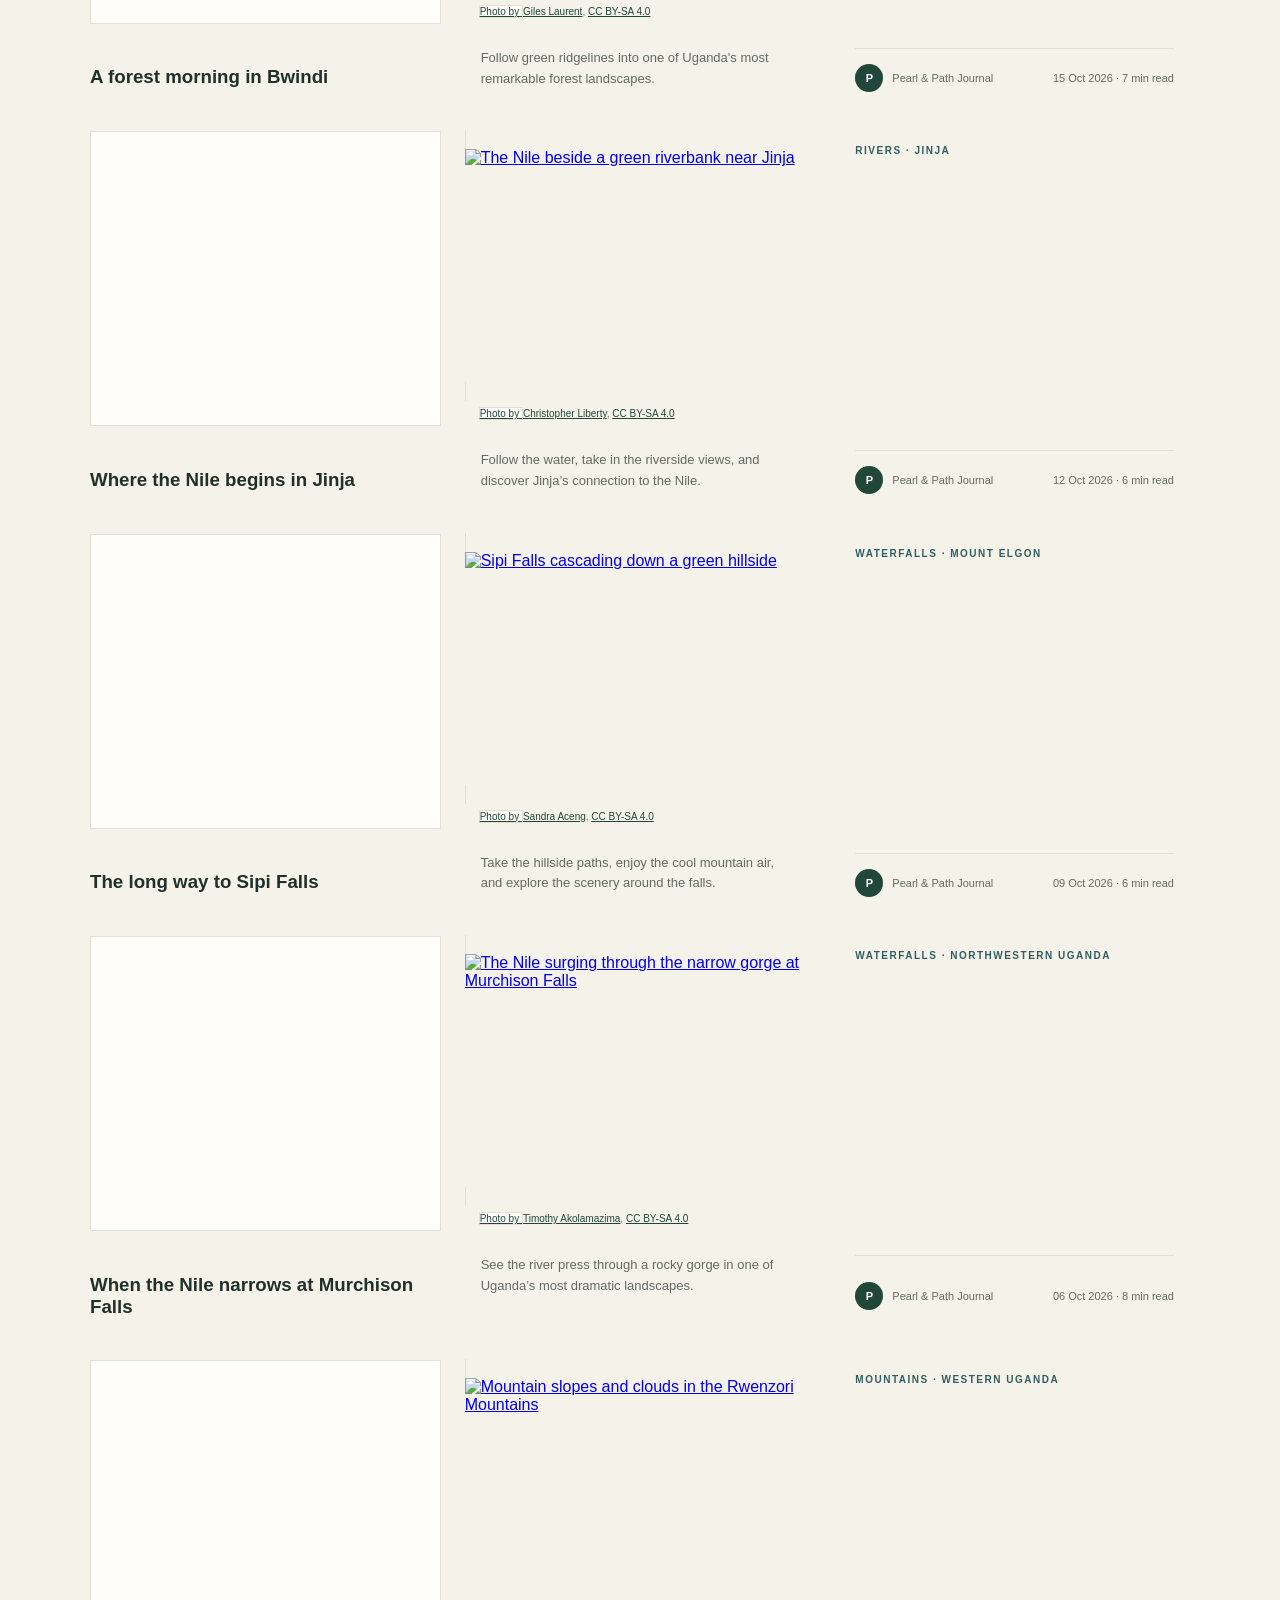
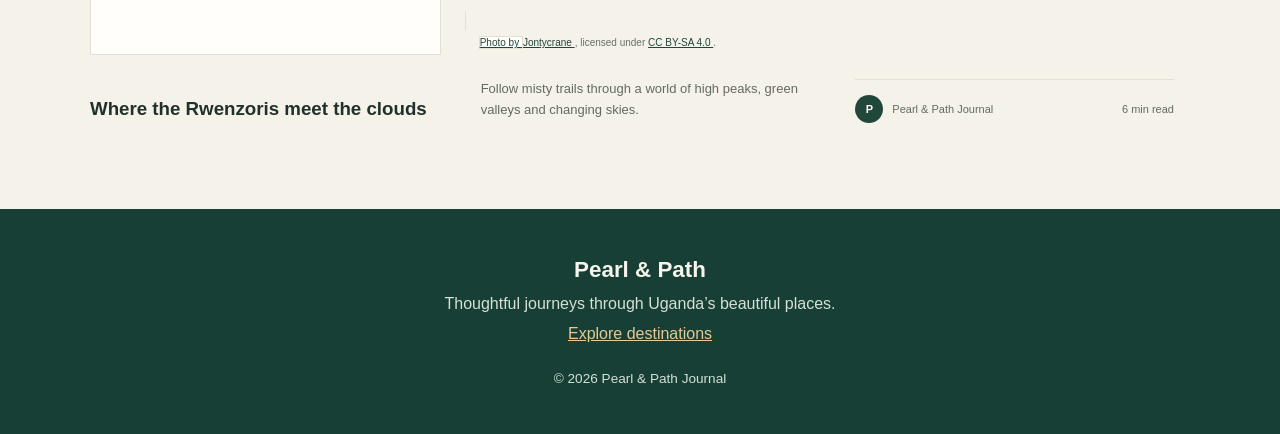
==== commit a79b428c: "Add Pearl and Path homepage footer" ====
--- a/index.html
+++ b/index.html
@@ -1,249 +1,213 @@
 <!doctype html>
 <html lang="en">
-  <head>
+
+<head>
     <meta charset="UTF-8" />
     <meta name="viewport" content="width=device-width, initial-scale=1.0" />
-    <meta
-      name="description"
-      content="A page for discovering beautiful scenery."
-    />
+    <meta name="description" content="A page for discovering beautiful scenery." />
     <title>Document</title>
     <link rel="stylesheet" href="styling.css" />
-  </head>
-
-  <body>
+</head>
+
+<body>
     <header class="site-header">
-      <a class="brand" href="#home">Pearl <span>&amp;</span> Path</a>
-
-      <nav class="site-nav" aria-label="Main navigation">
-        <a href="#home">Home</a>
-        <a href="#places">Destinations</a>
-        <a href="#about">About</a>
-      </nav>
-
-      <a class="header-cta" href="#places">Explore Uganda</a>
+        <a class="brand" href="#home">Pearl <span>&amp;</span> Path</a>
+
+        <nav class="site-nav" aria-label="Main navigation">
+            <a href="#home">Home</a>
+            <a href="#places">Destinations</a>
+            <a href="#about">About</a>
+        </nav>
+
+        <a class="header-cta" href="#places">Explore Uganda</a>
     </header>
     <main>
-      <section class="hero" id="home">
-        <div class="hero-content">
-          <p class="hero-label">A TRAVEL JOURNAL FROM UGANDA</p>
-
-          <h1>Find your way to the beautiful.</h1>
-
-          <p class="hero-description">
-            From island mornings at Lake Bunyonyi to forest paths in Bwindi,
-            discover the places that make Uganda feel like the Pearl of Africa.
-          </p>
-
-          <a class="hero-button" href="#places">Explore Uganda</a>
-        </div>
-      </section>
-      <section class="places-section" id="places">
-        <div class="section-heading">
-          <p class="section-label">THE PLACES WE LOVE</p>
-          <h2>Take the long way.</h2>
-          <p>
-            Explore Uganda through lakes, forests, rivers, waterfalls, and
-            mountains.
-          </p>
-        </div>
-
-        <div class="destination-grid">
-          <article class="destination-card">
-            <figure class="card-image">
-              <img
-                src="https://commons.wikimedia.org/wiki/Special:FilePath/Lake_Bunyonyi,_Uganda.jpg?width=1000"
-                alt="Lake Bunyonyi with green islands and hills in the distance"
-                loading="lazy"
-              />
-              <figcaption>
-                Photo by
-                <a
-                  href="https://commons.wikimedia.org/wiki/File:Lake_Bunyonyi,_Uganda.jpg"
-                  >flowcomm</a
-                >,
-                <a href="https://creativecommons.org/licenses/by/2.0/"
-                  >CC BY 2.0</a
-                >
-              </figcaption>
-            </figure>
-
-            <p class="card-category">LAKES · KIGEZI HIGHLANDS</p>
-            <h3>A slower morning on Lake Bunyonyi</h3>
-            <p class="card-description">
-              Mist lifts from the water, hills fold into the distance, and the
-              day begins at its own pace.
-            </p>
-
-            <div class="card-details">
-              <span class="author-avatar" aria-hidden="true">P</span>
-              <span>Pearl &amp; Path Journal</span>
-              <span class="read-time">18 Oct 2026 · 5 min read</span>
+        <section class="hero" id="home">
+            <div class="hero-content">
+                <p class="hero-label">A TRAVEL JOURNAL FROM UGANDA</p>
+
+                <h1>Find your way to the beautiful.</h1>
+
+                <p class="hero-description">
+                    From island mornings at Lake Bunyonyi to forest paths in Bwindi,
+                    discover the places that make Uganda feel like the Pearl of Africa.
+                </p>
+
+                <a class="hero-button" href="#places">Explore Uganda</a>
             </div>
-          </article>
-          <article class="destination-card">
-            <figure class="card-image">
-              <img
-                src="https://commons.wikimedia.org/wiki/Special:FilePath/063_Mist_rising_from_the_Bwindi_Impenetrable_Forest_National_Park_Photo_by_Giles_Laurent.jpg?width=1000"
-                alt="Morning mist above Bwindi's forest canopy"
-                loading="lazy"
-              />
-              <figcaption>
-                Photo by
-                <a
-                  href="https://commons.wikimedia.org/wiki/File:063_Mist_rising_from_the_Bwindi_Impenetrable_Forest_National_Park_Photo_by_Giles_Laurent.jpg"
-                  >Giles Laurent</a
-                >,
-                <a href="https://creativecommons.org/licenses/by-sa/4.0/"
-                  >CC BY-SA 4.0</a
-                >
-              </figcaption>
-            </figure>
-
-            <p class="card-category">FORESTS · SOUTHWESTERN UGANDA</p>
-            <h3>A forest morning in Bwindi</h3>
-            <p class="card-description">
-              Follow green ridgelines into one of Uganda's most remarkable
-              forest landscapes.
-            </p>
-
-            <div class="card-details">
-              <span class="author-avatar" aria-hidden="true">P</span>
-              <span>Pearl &amp; Path Journal</span>
-              <span class="read-time">15 Oct 2026 · 7 min read</span>
+        </section>
+        <section class="places-section" id="places">
+            <div class="section-heading">
+                <p class="section-label">THE PLACES WE LOVE</p>
+                <h2>Take the long way.</h2>
+                <p>
+                    Explore Uganda through lakes, forests, rivers, waterfalls, and
+                    mountains.
+                </p>
             </div>
-          </article>
-          <article class="destination-card">
-            <figure class="card-image">
-              <img
-                src="https://commons.wikimedia.org/wiki/Special:FilePath/Source_of_the_Nile,_Jinja_Uganda.jpg?width=1000"
-                alt="The Nile beside a green riverbank near Jinja"
-                loading="lazy"
-              />
-              <figcaption>
-                Photo by
-                <a
-                  href="https://commons.wikimedia.org/wiki/File:Source_of_the_Nile,_Jinja_Uganda.jpg"
-                  >Christopher Liberty</a
-                >,
-                <a href="https://creativecommons.org/licenses/by-sa/4.0/"
-                  >CC BY-SA 4.0</a
-                >
-              </figcaption>
-            </figure>
-
-            <p class="card-category">RIVERS · JINJA</p>
-            <h3>Where the Nile begins in Jinja</h3>
-            <p class="card-description">
-              Follow the water, take in the riverside views, and discover
-              Jinja’s connection to the Nile.
-            </p>
-
-            <div class="card-details">
-              <span class="author-avatar" aria-hidden="true">P</span>
-              <span>Pearl &amp; Path Journal</span>
-              <span class="read-time">12 Oct 2026 · 6 min read</span>
+
+            <div class="destination-grid">
+                <a class="destination-card" href="article.html">
+                    <figure class="card-image">
+                        <img src="https://commons.wikimedia.org/wiki/Special:FilePath/Lake_Bunyonyi,_Uganda.jpg?width=1000"
+                            alt="Lake Bunyonyi with green islands and hills in the distance" loading="lazy" />
+                        <figcaption>
+                            Photo by
+                            <a href="https://commons.wikimedia.org/wiki/File:Lake_Bunyonyi,_Uganda.jpg">flowcomm</a>,
+                            <a href="https://creativecommons.org/licenses/by/2.0/">CC BY 2.0</a>
+                        </figcaption>
+                    </figure>
+
+                    <p class="card-category">LAKES · KIGEZI HIGHLANDS</p>
+                    <h3>A slower morning on Lake Bunyonyi</h3>
+                    <p class="card-description">
+                        Mist lifts from the water, hills fold into the distance, and the
+                        day begins at its own pace.
+                    </p>
+
+                    <div class="card-details">
+                        <span class="author-avatar" aria-hidden="true">P</span>
+                        <span>Pearl &amp; Path Journal</span>
+                        <span class="read-time">18 Oct 2026 · 5 min read</span>
+                    </div>
+                </a>
+                <a class="destination-card" href="bwindi.html">
+                    <figure class="card-image">
+                        <img src="https://commons.wikimedia.org/wiki/Special:FilePath/063_Mist_rising_from_the_Bwindi_Impenetrable_Forest_National_Park_Photo_by_Giles_Laurent.jpg?width=1000"
+                            alt="Morning mist above Bwindi's forest canopy" loading="lazy" />
+                        <figcaption>
+                            Photo by
+                            <a
+                                href="https://commons.wikimedia.org/wiki/File:063_Mist_rising_from_the_Bwindi_Impenetrable_Forest_National_Park_Photo_by_Giles_Laurent.jpg">Giles
+                                Laurent</a>,
+                            <a href="https://creativecommons.org/licenses/by-sa/4.0/">CC BY-SA 4.0</a>
+                        </figcaption>
+                    </figure>
+
+                    <p class="card-category">FORESTS · SOUTHWESTERN UGANDA</p>
+                    <h3>A forest morning in Bwindi</h3>
+                    <p class="card-description">
+                        Follow green ridgelines into one of Uganda's most remarkable
+                        forest landscapes.
+                    </p>
+
+                    <div class="card-details">
+                        <span class="author-avatar" aria-hidden="true">P</span>
+                        <span>Pearl &amp; Path Journal</span>
+                        <span class="read-time">15 Oct 2026 · 7 min read</span>
+                    </div>
+                </a>
+                <a class="destination-card" href="nile.html">
+                    <figure class="card-image">
+                        <img src="https://commons.wikimedia.org/wiki/Special:FilePath/Source_of_the_Nile,_Jinja_Uganda.jpg?width=1000"
+                            alt="The Nile beside a green riverbank near Jinja" loading="lazy" />
+                        <figcaption>
+                            Photo by
+                            <a href="https://commons.wikimedia.org/wiki/File:Source_of_the_Nile,_Jinja_Uganda.jpg">Christopher
+                                Liberty</a>,
+                            <a href="https://creativecommons.org/licenses/by-sa/4.0/">CC BY-SA 4.0</a>
+                        </figcaption>
+                    </figure>
+
+                    <p class="card-category">RIVERS · JINJA</p>
+                    <h3>Where the Nile begins in Jinja</h3>
+                    <p class="card-description">
+                        Follow the water, take in the riverside views, and discover
+                        Jinja’s connection to the Nile.
+                    </p>
+
+                    <div class="card-details">
+                        <span class="author-avatar" aria-hidden="true">P</span>
+                        <span>Pearl &amp; Path Journal</span>
+                        <span class="read-time">12 Oct 2026 · 6 min read</span>
+                    </div>
+                </a>
+                <a class="destination-card" href="sipi.html">
+                    <figure class="card-image">
+                        <img src="https://commons.wikimedia.org/wiki/Special:FilePath/Sipi_Falls_in_Kapchorwa_District_of_Uganda_03.jpg?width=1000"
+                            alt="Sipi Falls cascading down a green hillside" loading="lazy" />
+                        <figcaption>
+                            Photo by
+                            <a
+                                href="https://commons.wikimedia.org/wiki/File:Sipi_Falls_in_Kapchorwa_District_of_Uganda_03.jpg">Sandra
+                                Aceng</a>,
+                            <a href="https://creativecommons.org/licenses/by-sa/4.0/">CC BY-SA 4.0</a>
+                        </figcaption>
+                    </figure>
+
+                    <p class="card-category">WATERFALLS · MOUNT ELGON</p>
+                    <h3>The long way to Sipi Falls</h3>
+                    <p class="card-description">
+                        Take the hillside paths, enjoy the cool mountain air, and explore
+                        the scenery around the falls.
+                    </p>
+
+                    <div class="card-details">
+                        <span class="author-avatar" aria-hidden="true">P</span>
+                        <span>Pearl &amp; Path Journal</span>
+                        <span class="read-time">09 Oct 2026 · 6 min read</span>
+                    </div>
+                </a>
+                <a class="destination-card" href="murchison.html">
+                    <figure class="card-image">
+                        <img src="https://commons.wikimedia.org/wiki/Special:FilePath/Murchison_Falls_Image01.jpg?width=1000"
+                            alt="The Nile surging through the narrow gorge at Murchison Falls" loading="lazy" />
+                        <figcaption>
+                            Photo by
+                            <a href="https://commons.wikimedia.org/wiki/File:Murchison_Falls_Image01.jpg">Timothy
+                                Akolamazima</a>,
+                            <a href="https://creativecommons.org/licenses/by-sa/4.0/">CC BY-SA 4.0</a>
+                        </figcaption>
+                    </figure>
+
+                    <p class="card-category">WATERFALLS · NORTHWESTERN UGANDA</p>
+                    <h3>When the Nile narrows at Murchison Falls</h3>
+                    <p class="card-description">
+                        See the river press through a rocky gorge in one of Uganda’s most
+                        dramatic landscapes.
+                    </p>
+
+                    <div class="card-details">
+                        <span class="author-avatar" aria-hidden="true">P</span>
+                        <span>Pearl &amp; Path Journal</span>
+                        <span class="read-time">06 Oct 2026 · 8 min read</span>
+                    </div>
+                </a>
+                <a class="destination-card" href="rwenzori.html">
+                    <figure class="card-image">
+                        <img src="https://commons.wikimedia.org/wiki/Special:FilePath/Rwenzori_Mountains.jpg"
+                            alt="Mountain slopes and clouds in the Rwenzori Mountains" loading="lazy" />
+                        <figcaption>
+                            Photo by
+                            <a href="https://commons.wikimedia.org/wiki/File:Rwenzori_Mountains.jpg">
+                                Jontycrane </a>, licensed under
+                            <a href="https://creativecommons.org/licenses/by-sa/4.0/">
+                                CC BY-SA 4.0 </a>.
+                        </figcaption>
+                    </figure>
+
+                    <p class="card-category">MOUNTAINS · WESTERN UGANDA</p>
+                    <h3>Where the Rwenzoris meet the clouds</h3>
+                    <p class="card-description">
+                        Follow misty trails through a world of high peaks, green valleys
+                        and changing skies.
+                    </p>
+
+                    <div class="card-details">
+                        <span class="author-avatar" aria-hidden="true">P</span>
+                        <span>Pearl &amp; Path Journal</span>
+                        <span class="read-time">6 min read</span>
+                    </div>
+                </a>
             </div>
-          </article>
-          <article class="destination-card">
-            <figure class="card-image">
-              <img
-                src="https://commons.wikimedia.org/wiki/Special:FilePath/Sipi_Falls_in_Kapchorwa_District_of_Uganda_03.jpg?width=1000"
-                alt="Sipi Falls cascading down a green hillside"
-                loading="lazy"
-              />
-              <figcaption>
-                Photo by
-                <a
-                  href="https://commons.wikimedia.org/wiki/File:Sipi_Falls_in_Kapchorwa_District_of_Uganda_03.jpg"
-                  >Sandra Aceng</a
-                >,
-                <a href="https://creativecommons.org/licenses/by-sa/4.0/"
-                  >CC BY-SA 4.0</a
-                >
-              </figcaption>
-            </figure>
-
-            <p class="card-category">WATERFALLS · MOUNT ELGON</p>
-            <h3>The long way to Sipi Falls</h3>
-            <p class="card-description">
-              Take the hillside paths, enjoy the cool mountain air, and explore
-              the scenery around the falls.
-            </p>
-
-            <div class="card-details">
-              <span class="author-avatar" aria-hidden="true">P</span>
-              <span>Pearl &amp; Path Journal</span>
-              <span class="read-time">09 Oct 2026 · 6 min read</span>
-            </div>
-          </article>
-          <article class="destination-card">
-            <figure class="card-image">
-              <img
-                src="https://commons.wikimedia.org/wiki/Special:FilePath/Murchison_Falls_Image01.jpg?width=1000"
-                alt="The Nile surging through the narrow gorge at Murchison Falls"
-                loading="lazy"
-              />
-              <figcaption>
-                Photo by
-                <a
-                  href="https://commons.wikimedia.org/wiki/File:Murchison_Falls_Image01.jpg"
-                  >Timothy Akolamazima</a
-                >,
-                <a href="https://creativecommons.org/licenses/by-sa/4.0/"
-                  >CC BY-SA 4.0</a
-                >
-              </figcaption>
-            </figure>
-
-            <p class="card-category">WATERFALLS · NORTHWESTERN UGANDA</p>
-            <h3>When the Nile narrows at Murchison Falls</h3>
-            <p class="card-description">
-              See the river press through a rocky gorge in one of Uganda’s most
-              dramatic landscapes.
-            </p>
-
-            <div class="card-details">
-              <span class="author-avatar" aria-hidden="true">P</span>
-              <span>Pearl &amp; Path Journal</span>
-              <span class="read-time">06 Oct 2026 · 8 min read</span>
-            </div>
-          </article>
-          <article class="destination-card">
-            <figure class="card-image">
-              <img
-                src="https://commons.wikimedia.org/wiki/Special:FilePath/Rwenzori_Mountains.jpg"
-                alt="Mountain slopes and clouds in the Rwenzori Mountains"
-                loading="lazy"
-              />
-              <figcaption>
-                Photo by
-                <a
-                  href="https://commons.wikimedia.org/wiki/File:Rwenzori_Mountains.jpg"
-                >
-                  Jontycrane </a
-                >, licensed under
-                <a href="https://creativecommons.org/licenses/by-sa/4.0/">
-                  CC BY-SA 4.0 </a
-                >.
-              </figcaption>
-            </figure>
-
-            <p class="card-category">MOUNTAINS · WESTERN UGANDA</p>
-            <h3>Where the Rwenzoris meet the clouds</h3>
-            <p class="card-description">
-              Follow misty trails through a world of high peaks, green valleys
-              and changing skies.
-            </p>
-
-            <div class="card-details">
-              <span class="author-avatar" aria-hidden="true">P</span>
-              <span>Pearl &amp; Path Journal</span>
-              <span class="read-time">6 min read</span>
-            </div>
-          </article>
-        </div>
-      </section>
+        </section>
     </main>
-  </body>
-</html>
+    <footer class="site-footer">
+        <a class="brand" href="#home">Pearl &amp; Path</a>
+        <p>Thoughtful journeys through Uganda’s beautiful places.</p>
+        <a href="#places">Explore destinations</a>
+        <p class="footer-credit">&copy; 2026 Pearl &amp; Path Journal</p>
+    </footer>
+</body>
+
+</html>
--- a/styling.css
+++ b/styling.css
@@ -245,4 +245,97 @@
   .destination-grid {
     grid-template-columns: 1fr;
   }
+}
+
+/* Lake Bunyonyi article page */
+.article-page {
+  width: min(100% - 2rem, 760px);
+  margin: 3rem auto 5rem;
+}
+
+.article-page h1 {
+  max-width: 680px;
+  margin: 0.5rem 0 1rem;
+  color: #173f35;
+  font-size: clamp(2.25rem, 6vw, 4rem);
+  line-height: 1.08;
+}
+
+.article-meta {
+  margin-bottom: 1.5rem;
+  color: #64736d;
+  font-size: 0.95rem;
+}
+
+.article-image {
+  margin: 0 0 2rem;
+}
+
+.article-image img {
+  display: block;
+  width: 100%;
+  max-height: 520px;
+  border-radius: 1rem;
+  object-fit: cover;
+}
+
+.article-image figcaption {
+  margin-top: 0.6rem;
+  color: #64736d;
+  font-size: 0.8rem;
+}
+
+.article-image figcaption a {
+  color: #286957;
+}
+
+.article-copy {
+  color: #33443d;
+  font-size: 1.1rem;
+  line-height: 1.8;
+}
+
+.article-copy p {
+  margin: 0 0 1.25rem;
+}
+
+@media (max-width: 600px) {
+  .article-page {
+    margin-top: 2rem;
+  }
+
+  .article-copy {
+    font-size: 1rem;
+  }
+}
+
+.site-footer {
+  display: grid;
+  justify-items: center;
+  gap: 0.75rem;
+  padding: 3rem 1.5rem;
+  background: #173f35;
+  color: #f7f4ed;
+  text-align: center;
+}
+
+.site-footer .brand {
+  color: #f7f4ed;
+  font-size: 1.4rem;
+  font-weight: 700;
+  text-decoration: none;
+}
+
+.site-footer p {
+  margin: 0;
+  color: #d4e0d8;
+}
+
+.site-footer a:not(.brand) {
+  color: #e5c996;
+}
+
+.site-footer .footer-credit {
+  margin-top: 1rem;
+  font-size: 0.85rem;
 }
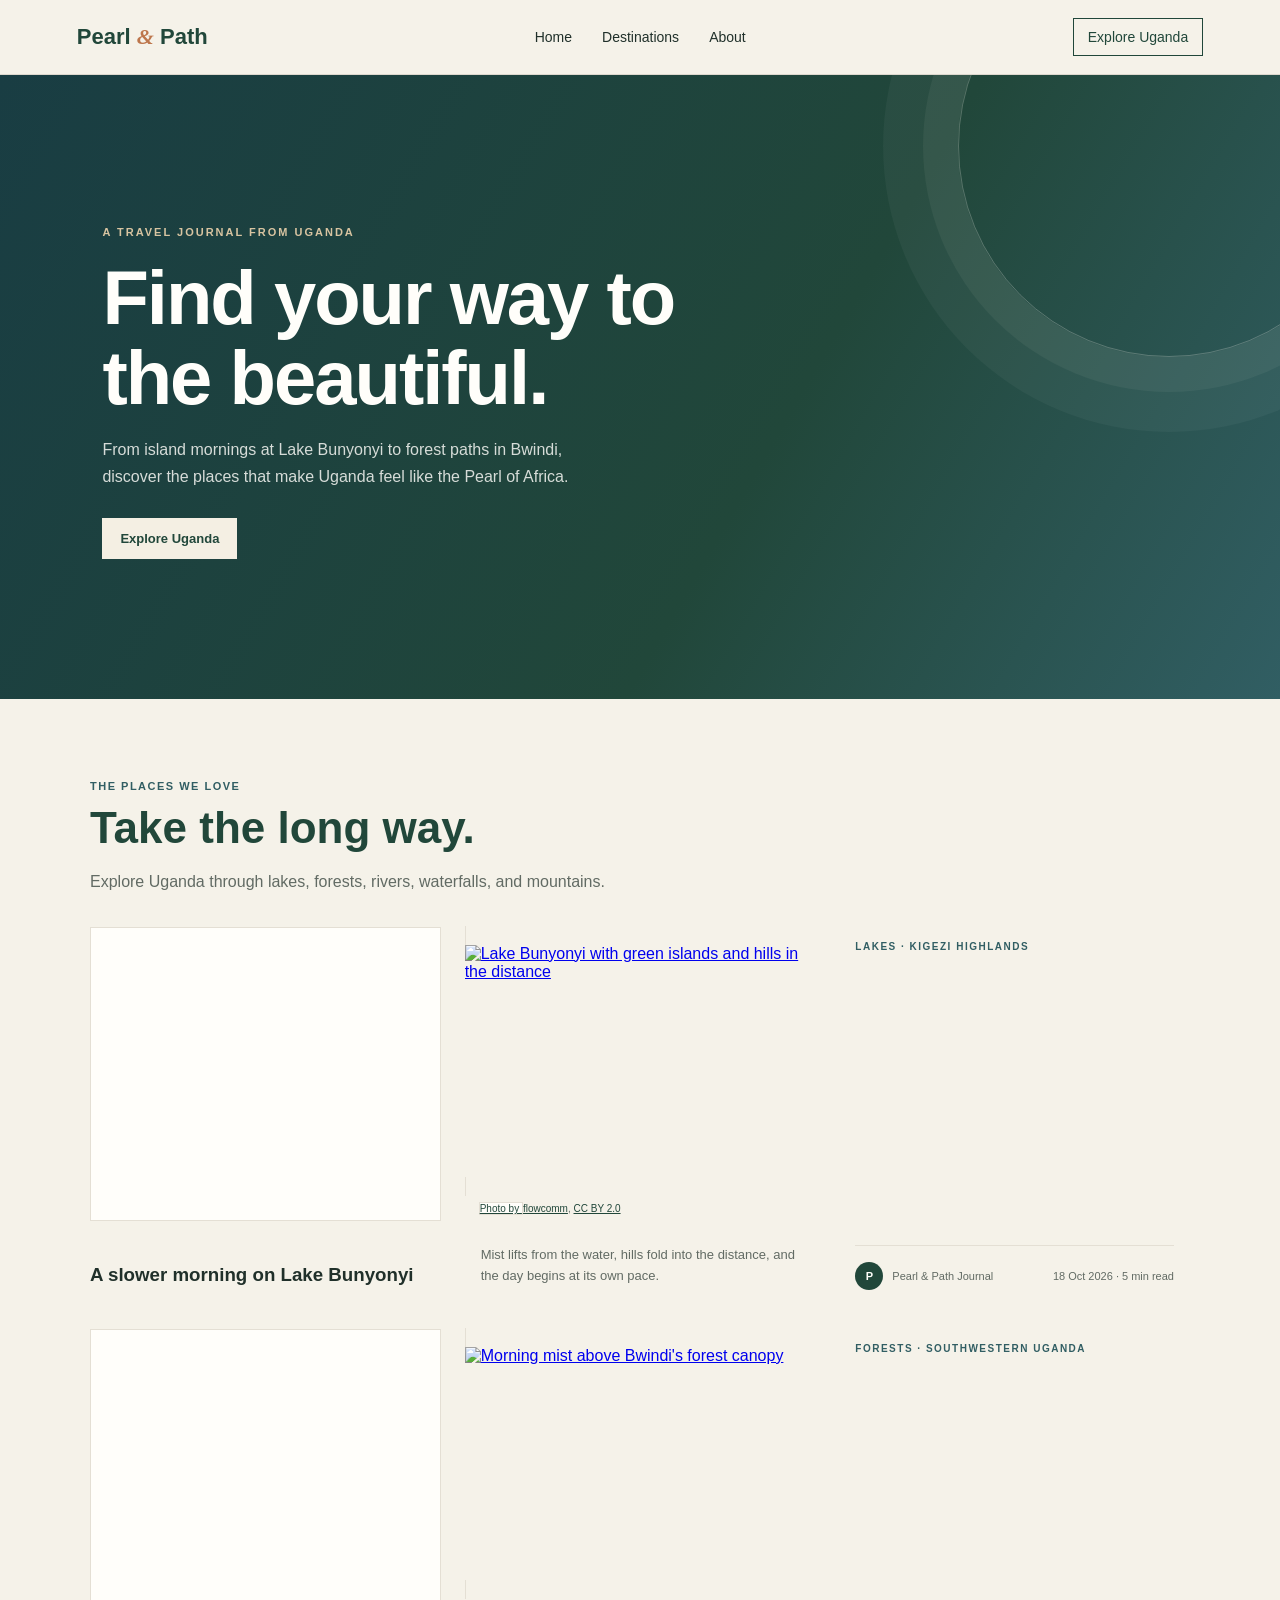
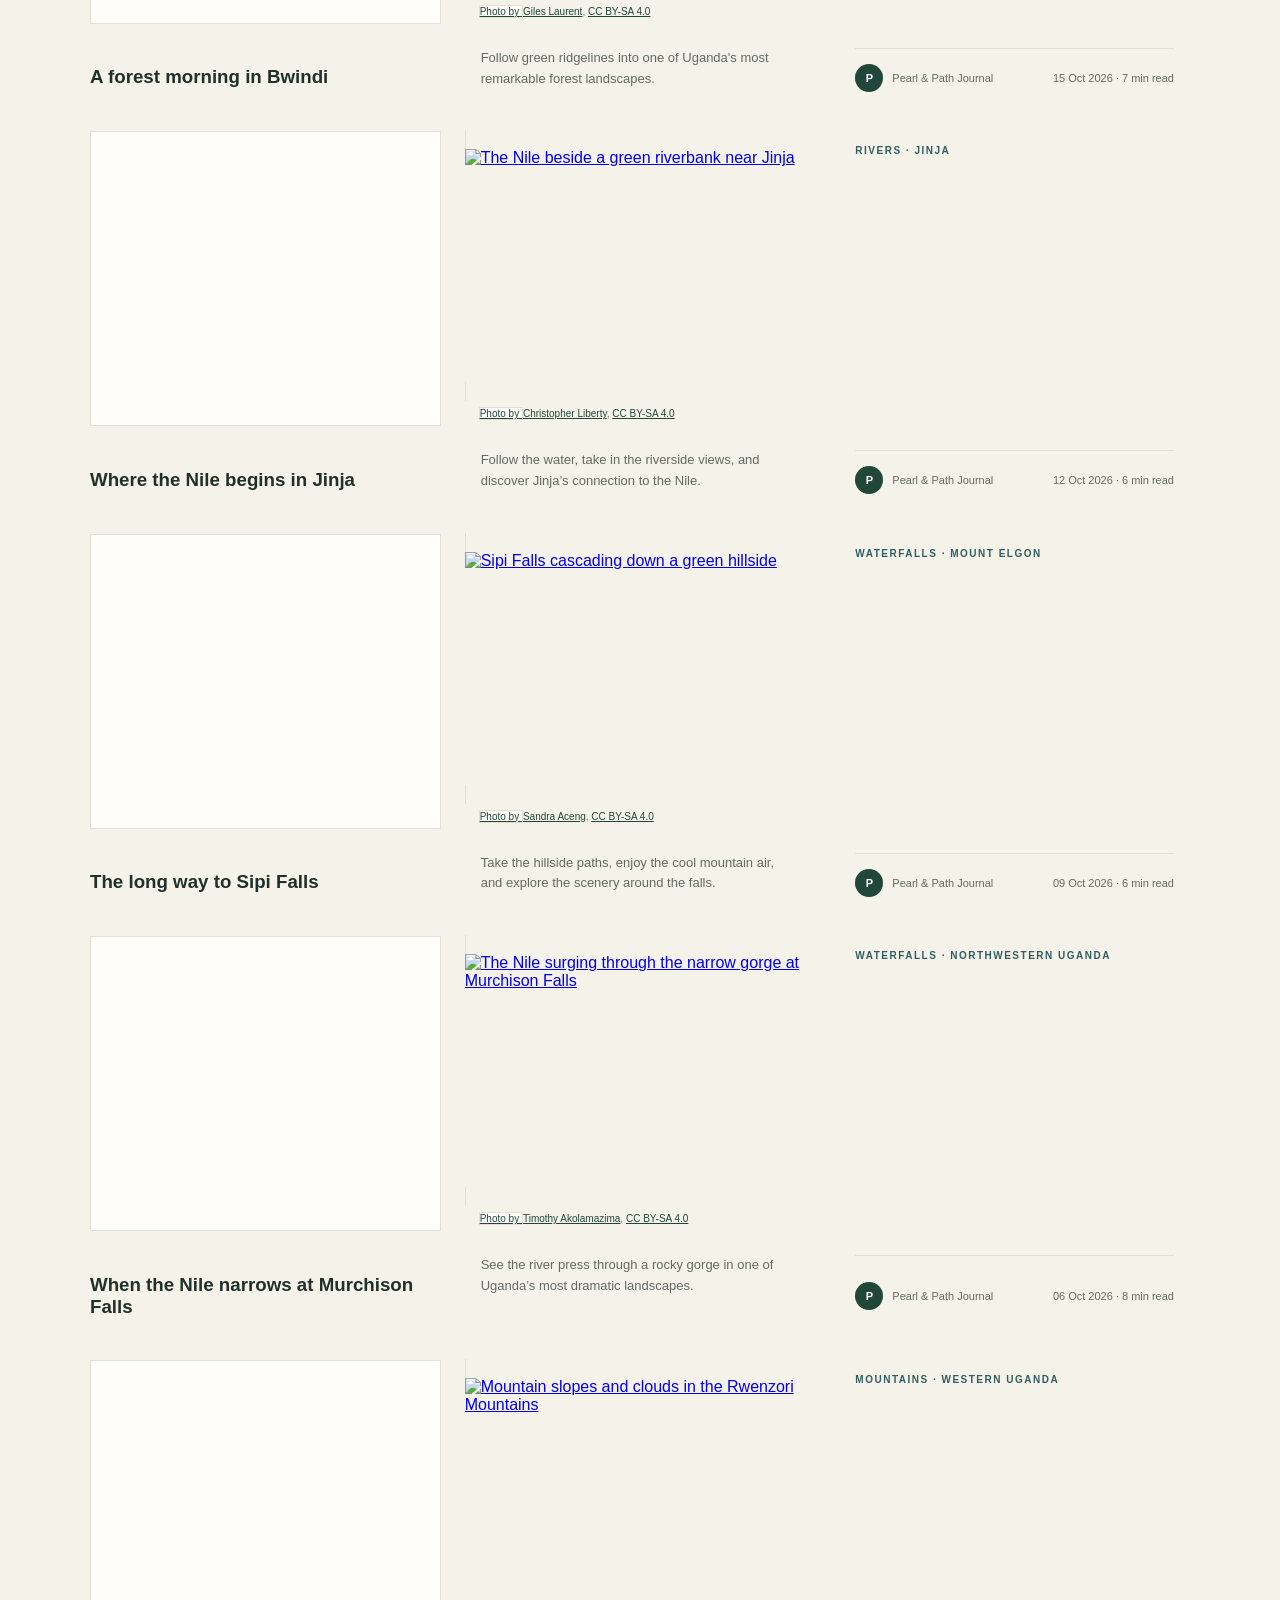
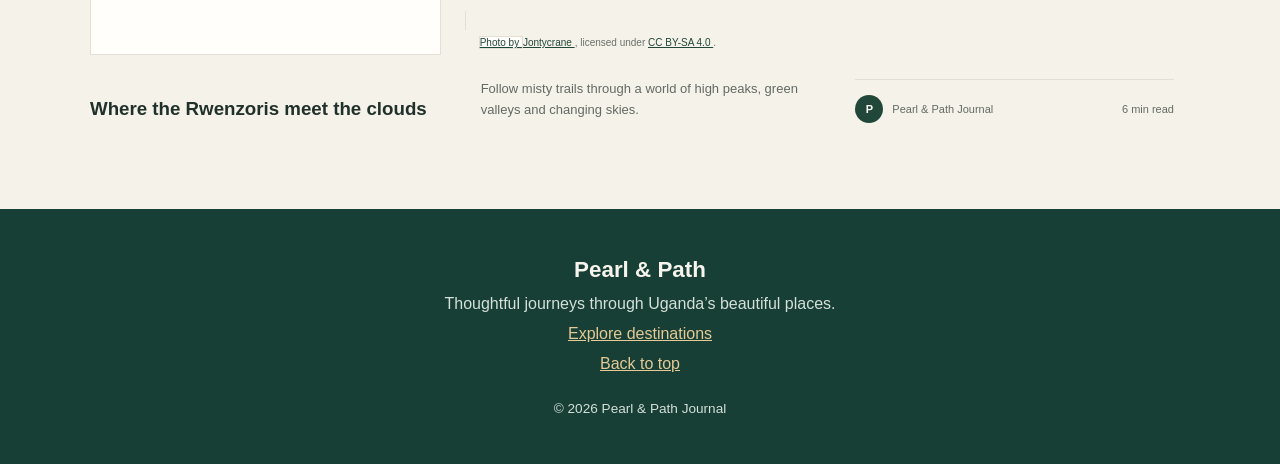
==== commit 7ac49ea2: "Add back to top footer link" ====
--- a/index.html
+++ b/index.html
@@ -10,7 +10,7 @@
 </head>
 
 <body>
-    <header class="site-header">
+    <header class="site-header" id="top">
         <a class="brand" href="#home">Pearl <span>&amp;</span> Path</a>
 
         <nav class="site-nav" aria-label="Main navigation">
@@ -206,6 +206,7 @@
         <a class="brand" href="#home">Pearl &amp; Path</a>
         <p>Thoughtful journeys through Uganda’s beautiful places.</p>
         <a href="#places">Explore destinations</a>
+        <a href="#top">Back to top</a>
         <p class="footer-credit">&copy; 2026 Pearl &amp; Path Journal</p>
     </footer>
 </body>
--- a/styling.css
+++ b/styling.css
@@ -338,4 +338,39 @@
 .site-footer .footer-credit {
   margin-top: 1rem;
   font-size: 0.85rem;
+}
+
+/* Responsive Design */
+@media (max-width: 800px) {
+  .destination-grid {
+    grid-template-columns: repeat(2, minmax(0, 1fr));
+  }
+}
+
+@media (max-width: 560px) {
+  .destination-grid {
+    grid-template-columns: 1fr;
+  }
+
+  .site-header {
+    flex-wrap: wrap;
+    gap: 1rem;
+  }
+
+  .site-header nav {
+    flex-wrap: wrap;
+    gap: 0.75rem;
+  }
+}
+
+/* Focus Styles */
+a:focus-visible,
+button:focus-visible {
+  outline: 3px solid #b45309;
+  outline-offset: 4px;
+  border-radius: 0.25rem;
+}
+
+.site-footer a:focus-visible {
+  outline-color: #e5c996;
 }
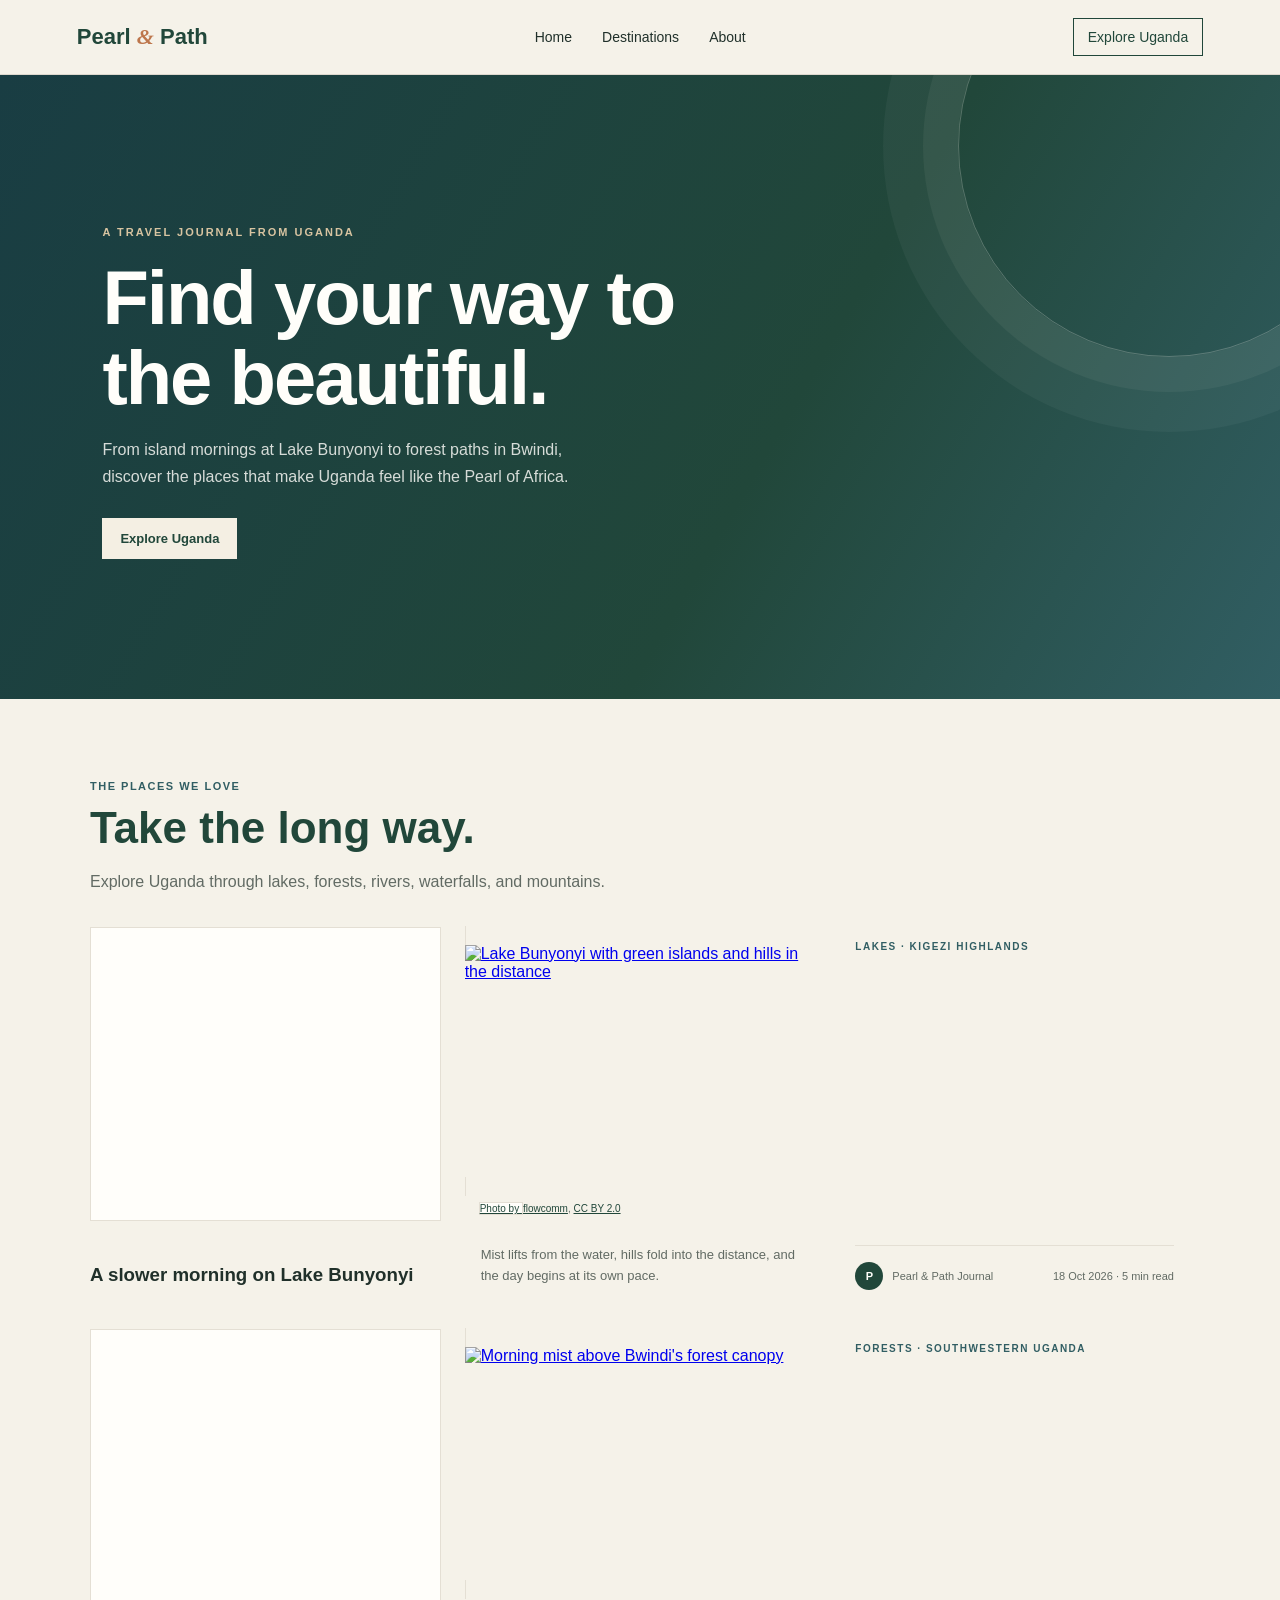
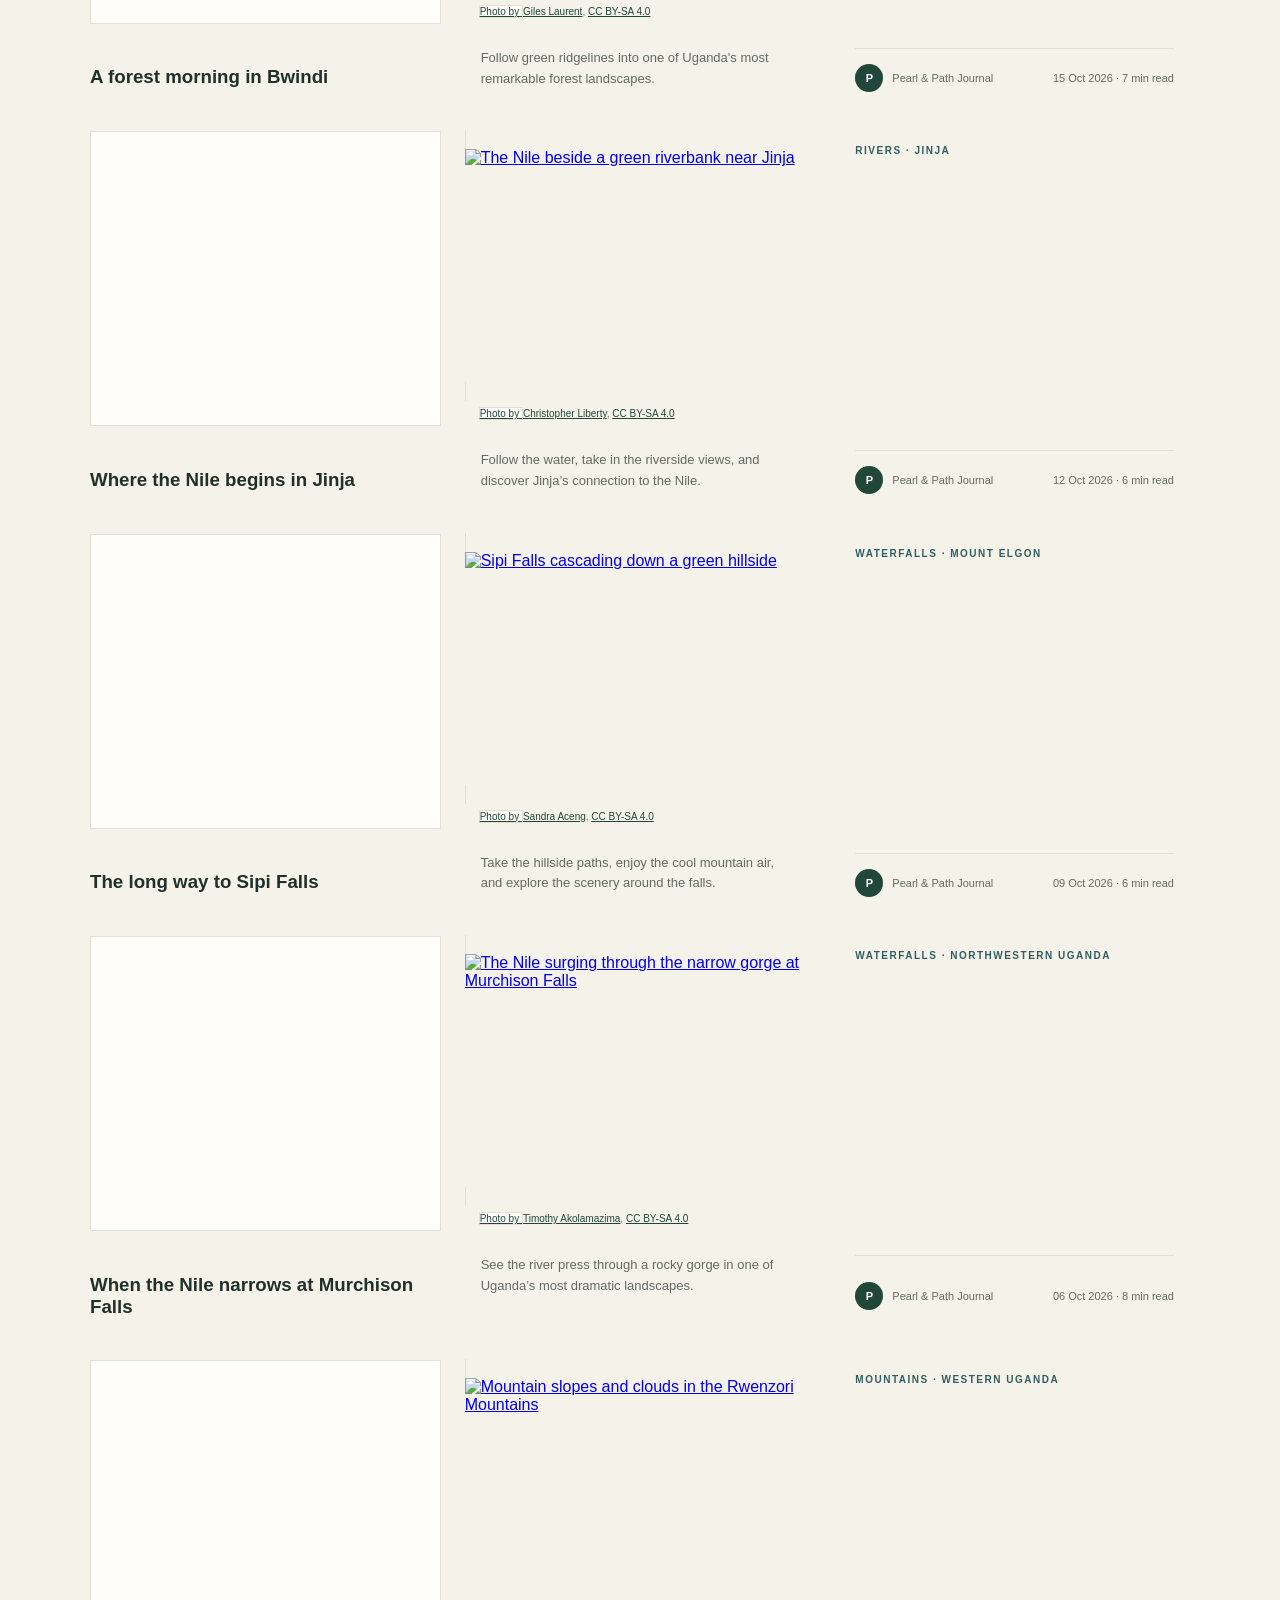
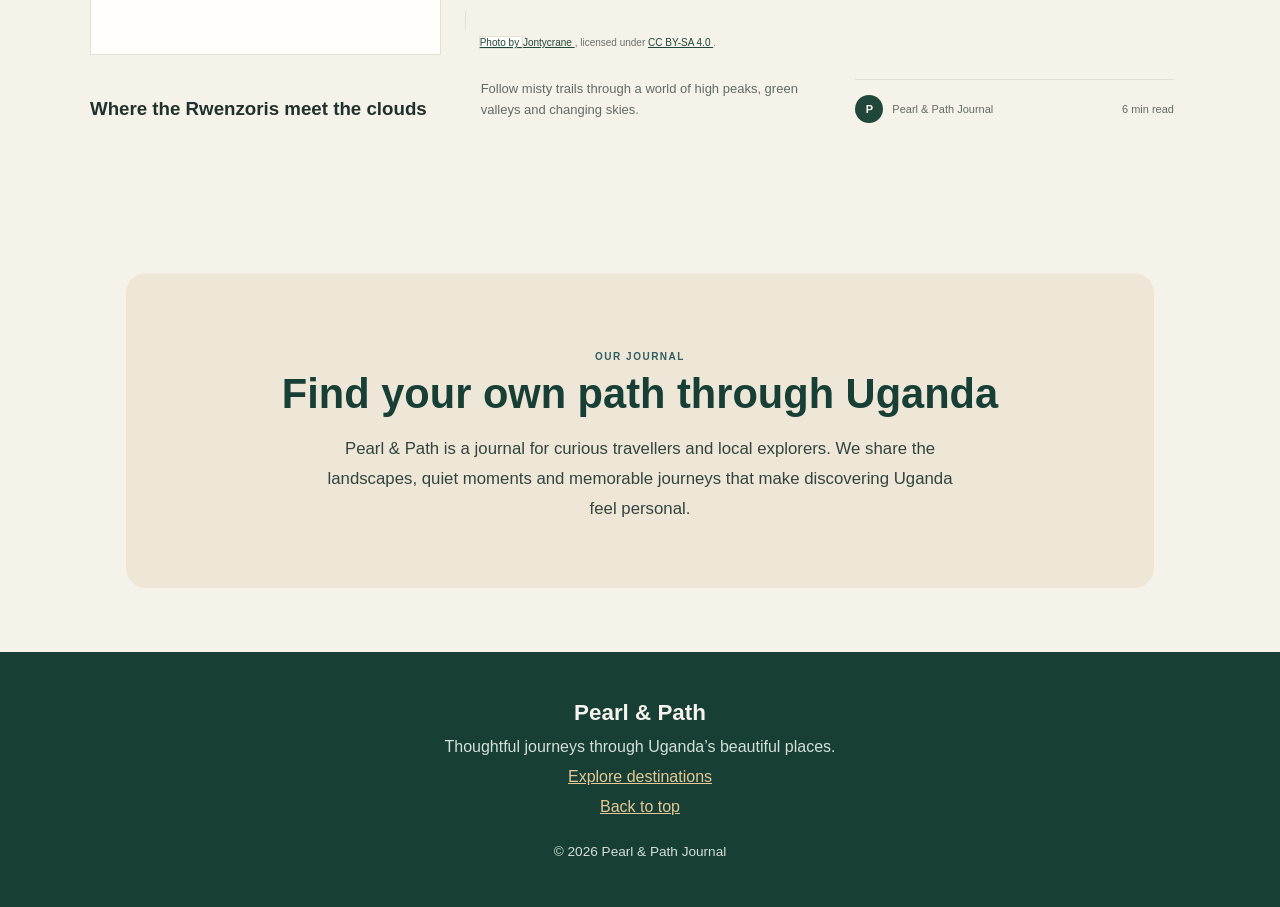
==== commit 9fc269f1: "Add Pearl and Path about section" ====
--- a/index.html
+++ b/index.html
@@ -201,6 +201,16 @@
                 </a>
             </div>
         </section>
+
+        <section class="about-section" id="about">
+  <p class="card-category">OUR JOURNAL</p>
+  <h2>Find your own path through Uganda</h2>
+  <p>
+    Pearl &amp; Path is a journal for curious travellers and local explorers.
+    We share the landscapes, quiet moments and memorable journeys that make
+    discovering Uganda feel personal.
+  </p>
+</section>
     </main>
     <footer class="site-footer">
         <a class="brand" href="#home">Pearl &amp; Path</a>
--- a/styling.css
+++ b/styling.css
@@ -373,4 +373,28 @@
 
 .site-footer a:focus-visible {
   outline-color: #e5c996;
+}
+
+.about-section {
+  width: min(100% - 2rem, 900px);
+  margin: 4rem auto;
+  padding: clamp(2rem, 6vw, 4rem);
+  border-radius: 1.25rem;
+  background: #eee6d6;
+  text-align: center;
+}
+
+.about-section h2 {
+  margin: 0.5rem 0 1rem;
+  color: #173f35;
+  font-size: clamp(1.8rem, 4vw, 2.6rem);
+}
+
+/* styling the about section */
+.about-section > p:last-child {
+  max-width: 650px;
+  margin: 0 auto;
+  color: #33443d;
+  font-size: 1.05rem;
+  line-height: 1.8;
 }
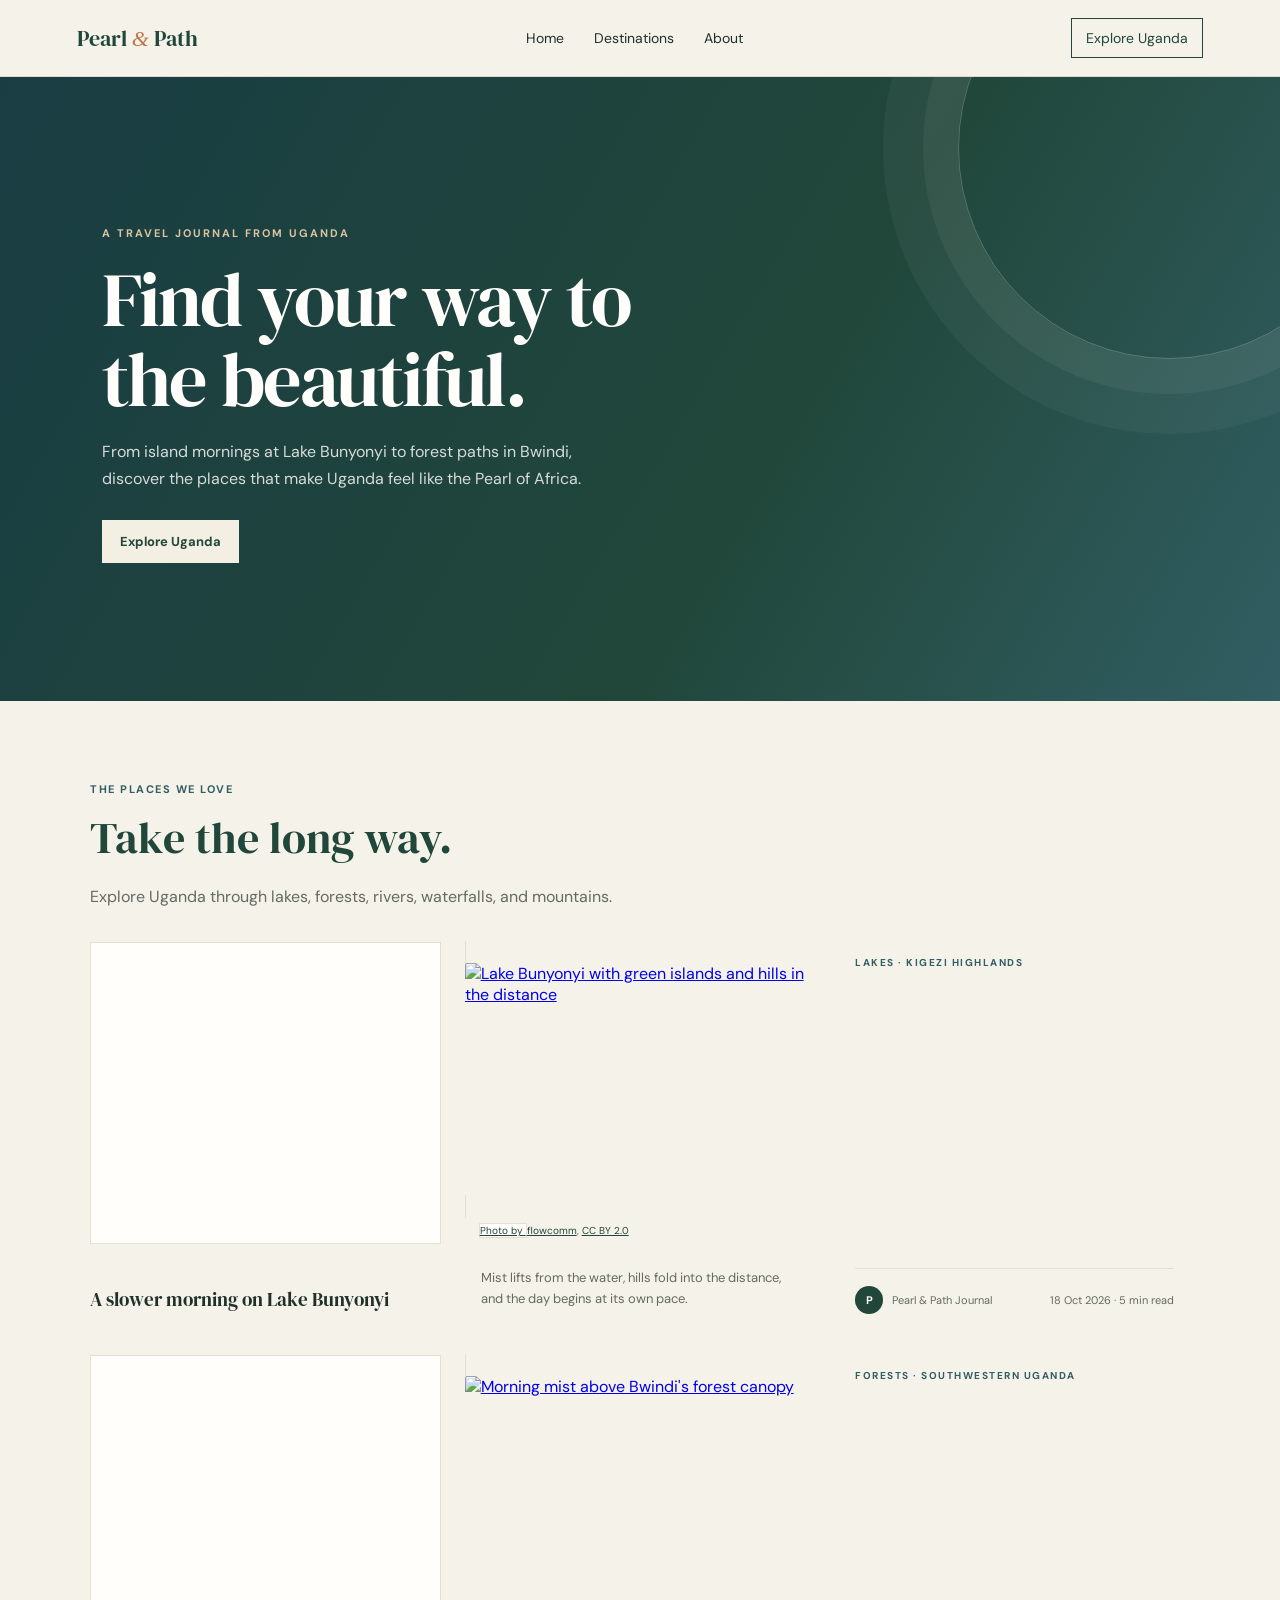
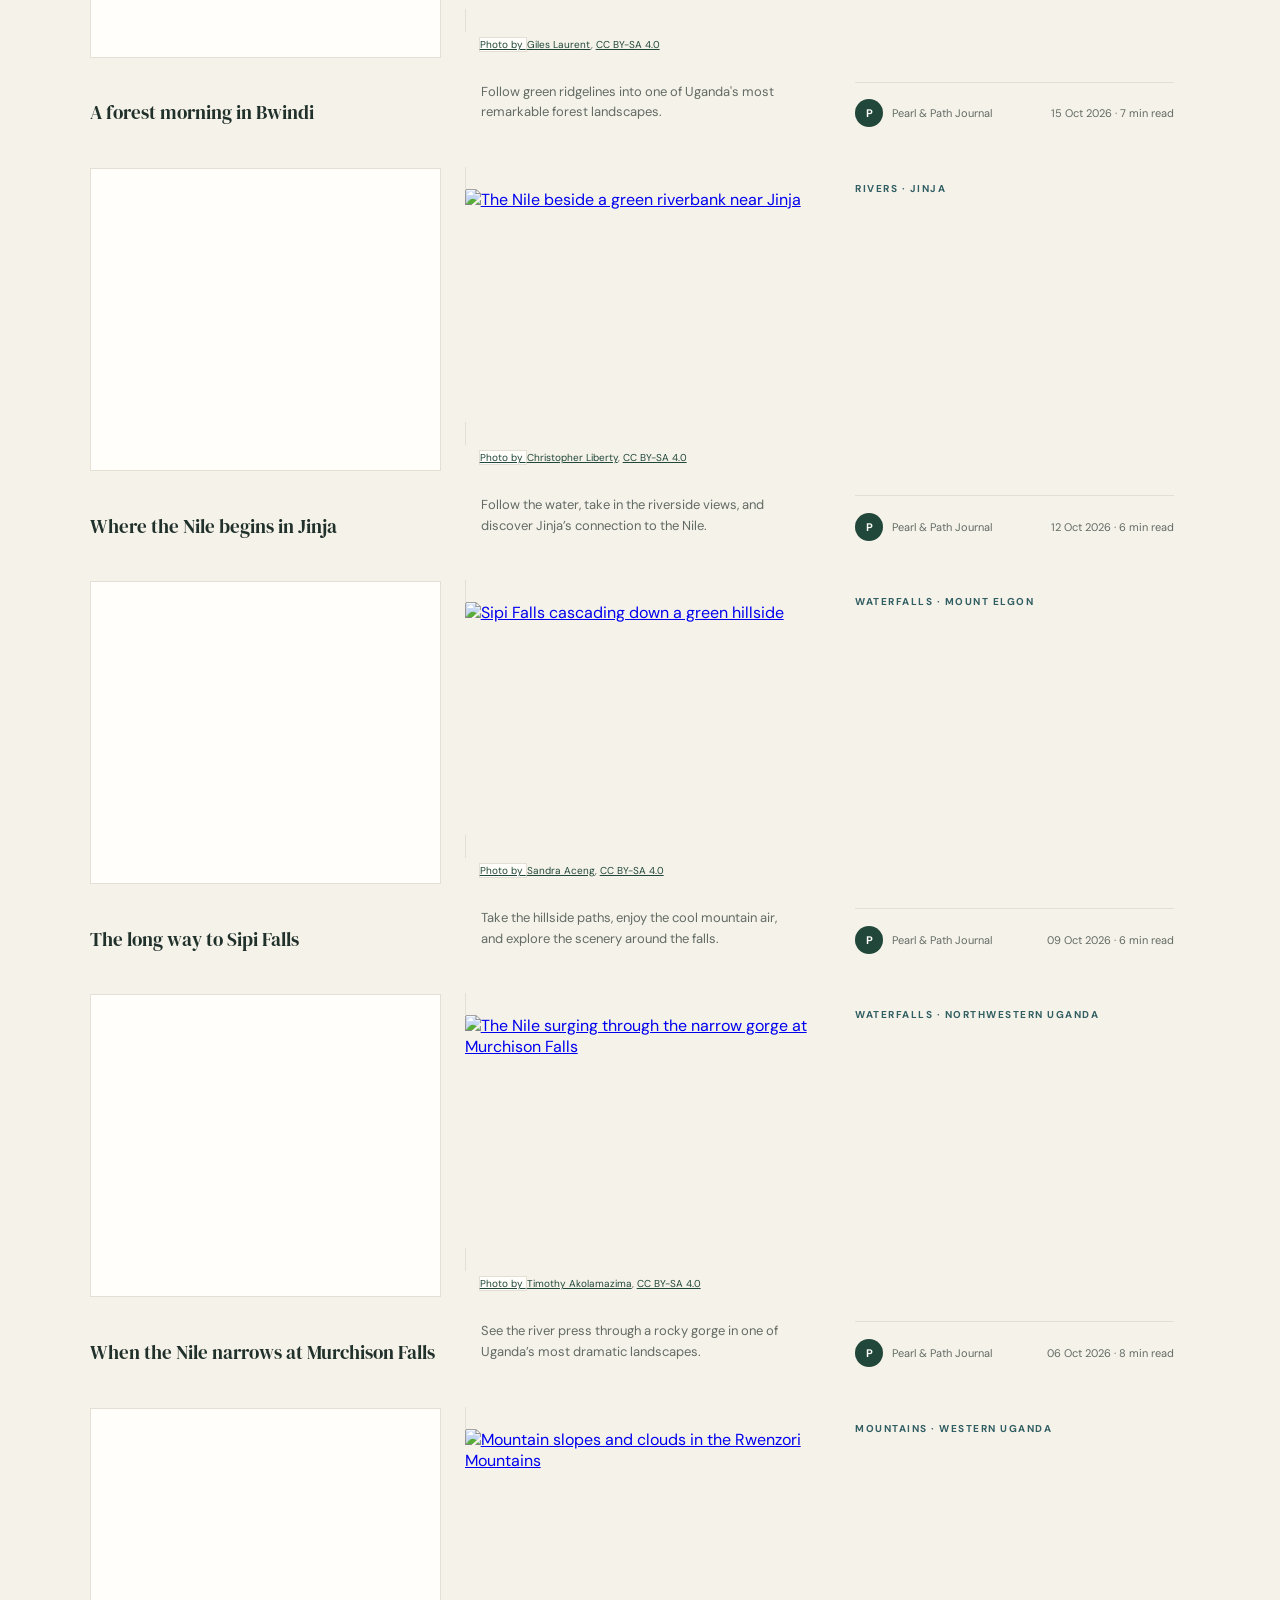
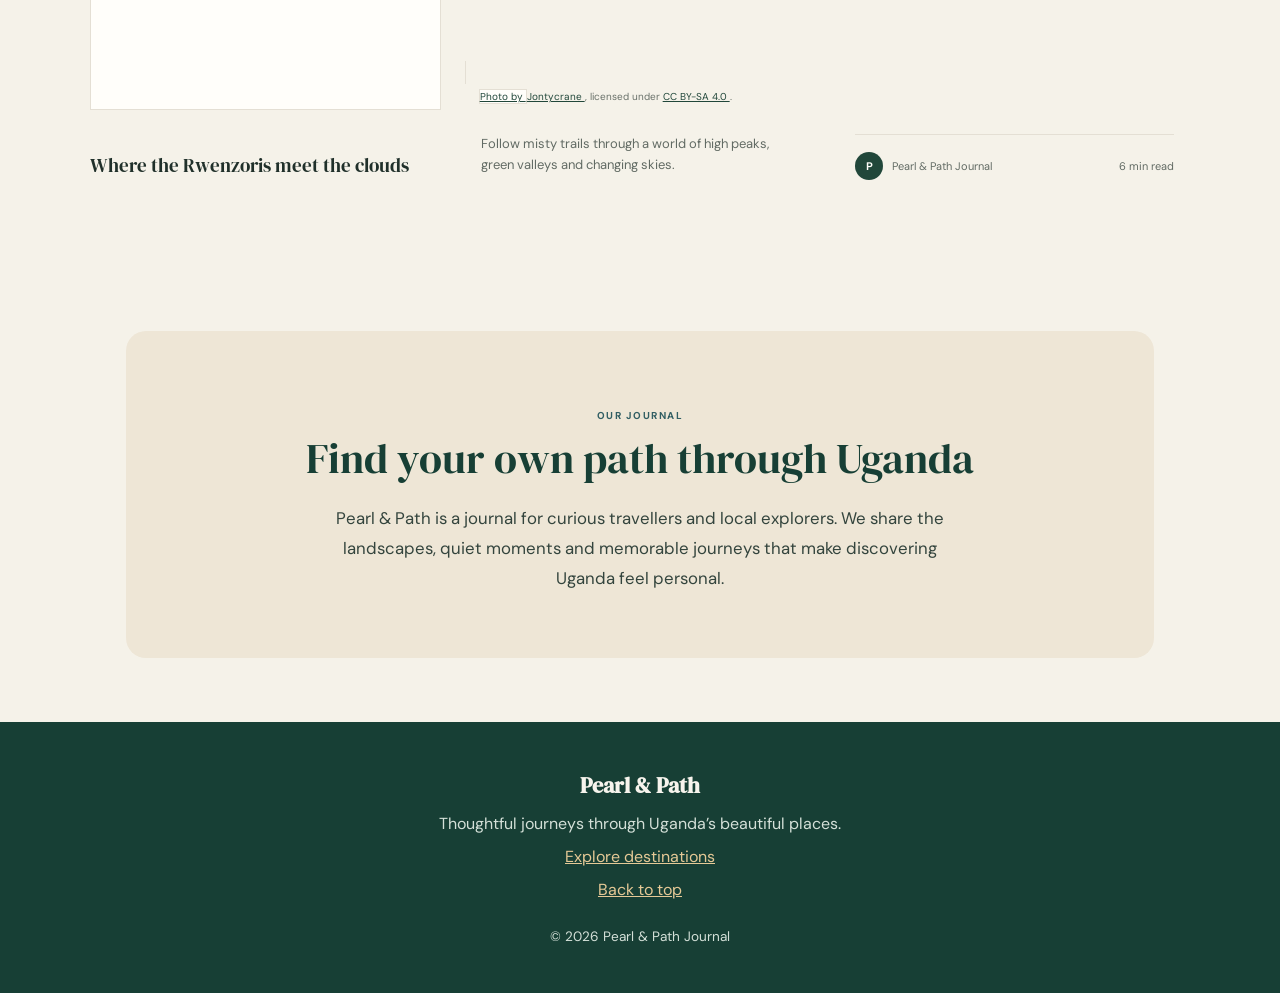
==== commit 76b820a3: "Add editorial web fonts" ====
--- a/index.html
+++ b/index.html
@@ -4,9 +4,13 @@
 <head>
     <meta charset="UTF-8" />
     <meta name="viewport" content="width=device-width, initial-scale=1.0" />
+    <link rel="preconnect" href="https://fonts.googleapis.com">
+<link rel="preconnect" href="https://fonts.gstatic.com" crossorigin>
+<link href="https://fonts.googleapis.com/css2?family=DM+Sans:wght@400;500;600;700&family=DM+Serif+Display&display=swap" rel="stylesheet">
     <meta name="description" content="A page for discovering beautiful scenery." />
     <title>Document</title>
     <link rel="stylesheet" href="styling.css" />
+    
 </head>
 
 <body>
--- a/styling.css
+++ b/styling.css
@@ -397,4 +397,15 @@
   color: #33443d;
   font-size: 1.05rem;
   line-height: 1.8;
-}+}
+body {
+  font-family: "DM Sans", sans-serif;
+}
+
+h1,
+h2,
+h3,
+.brand {
+  font-family: "DM Serif Display", serif;
+  font-weight: 400;
+}
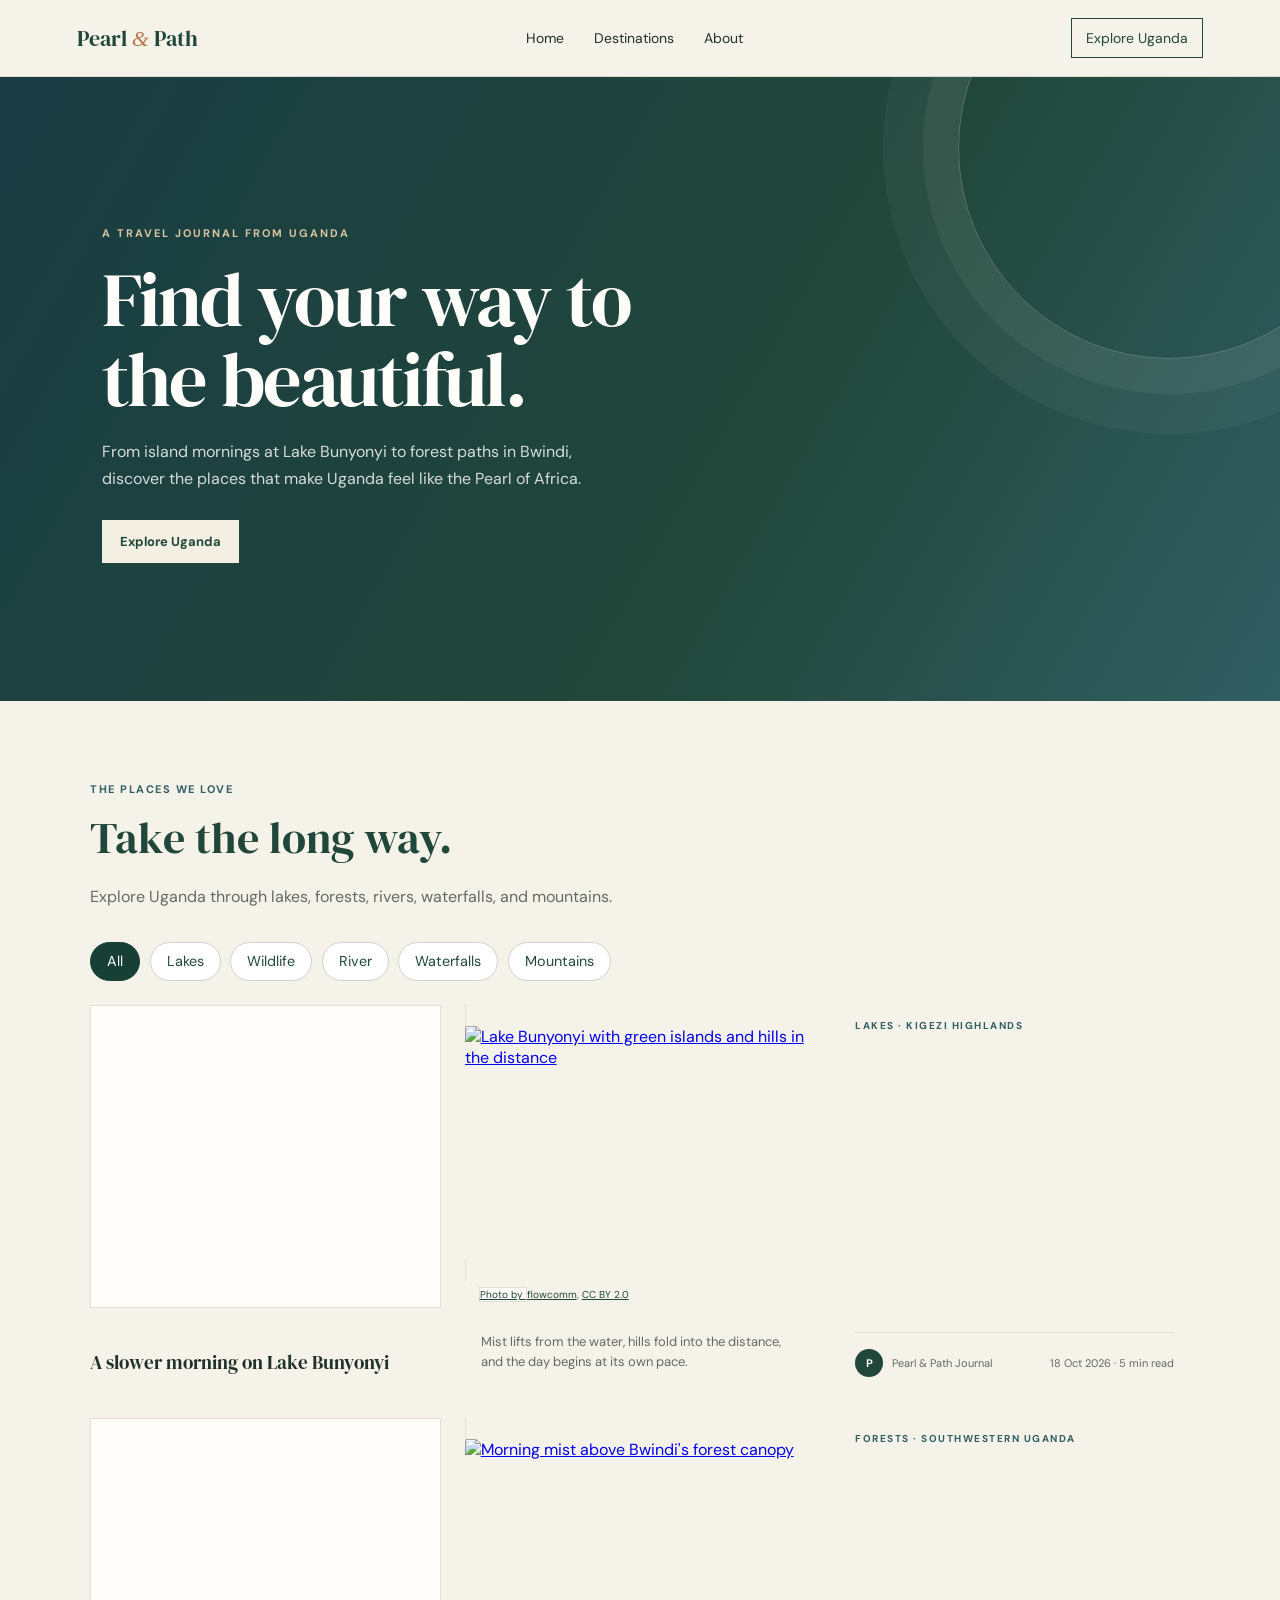
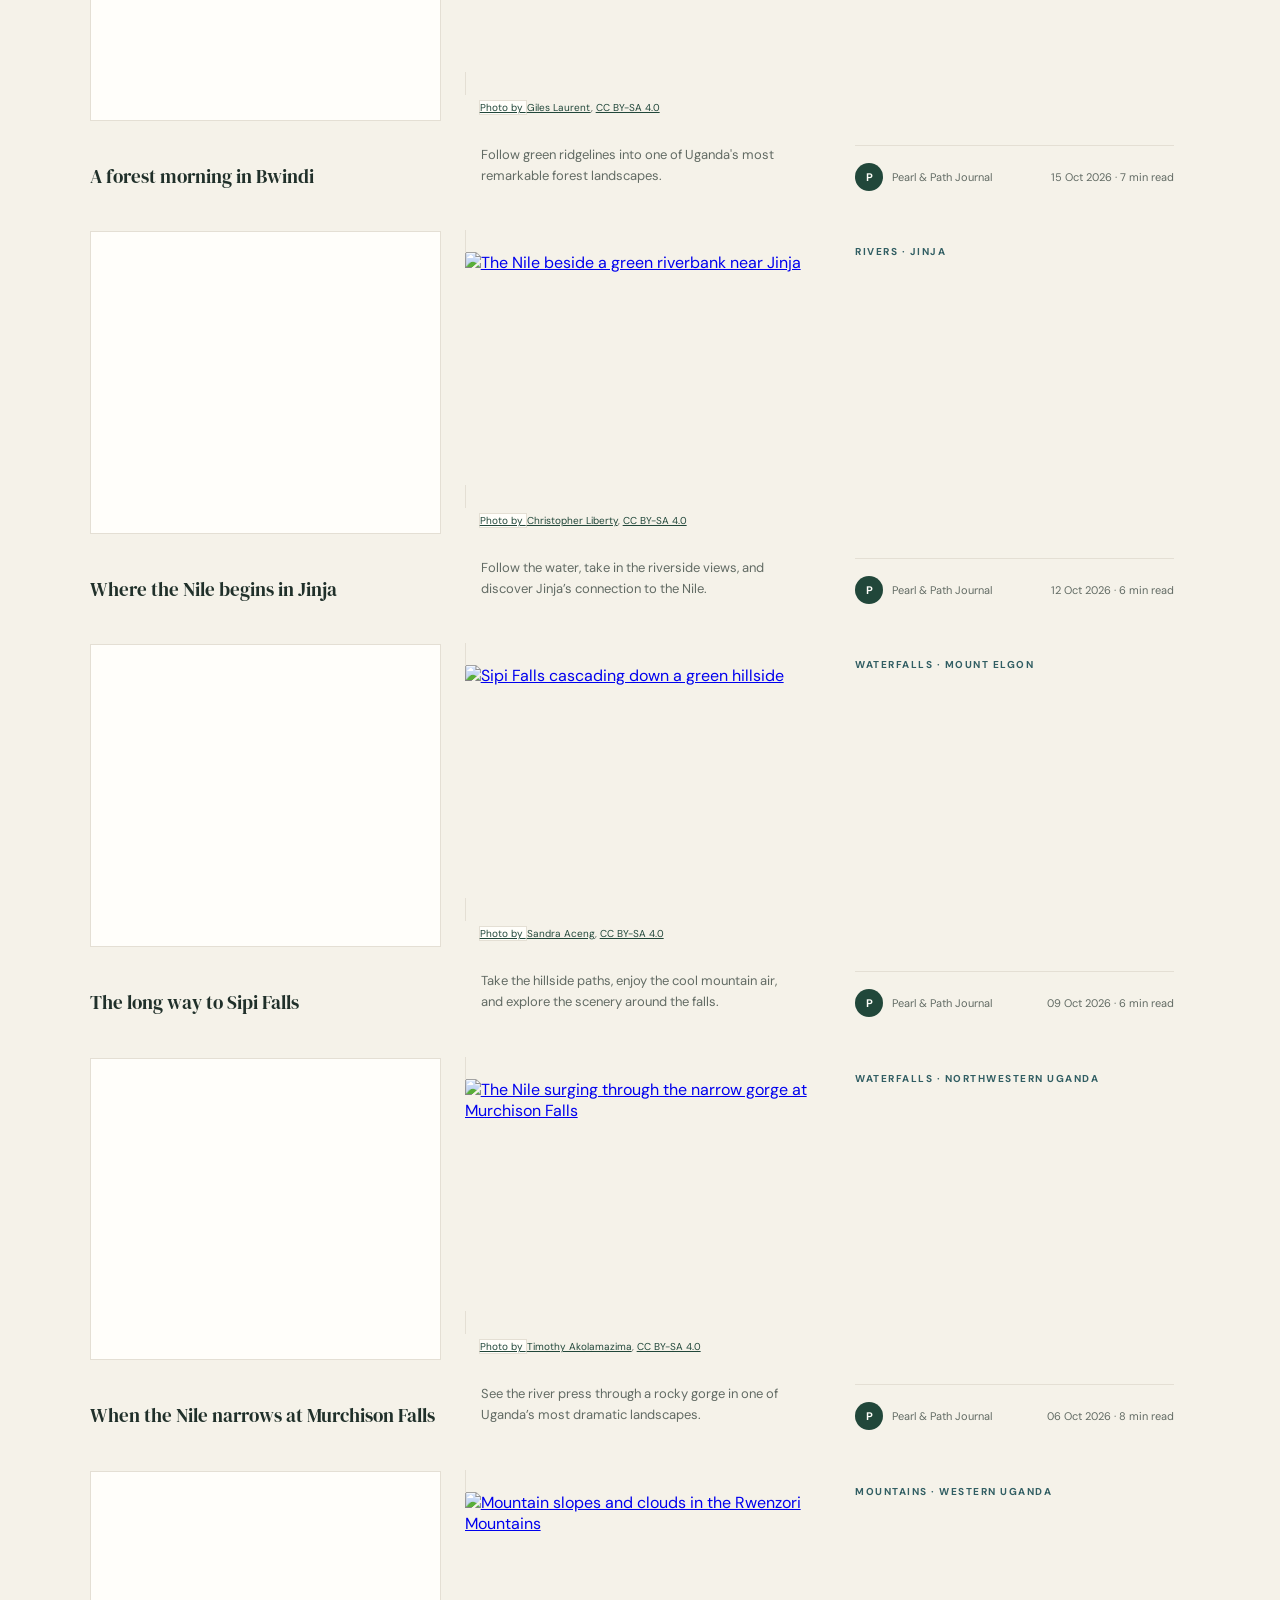
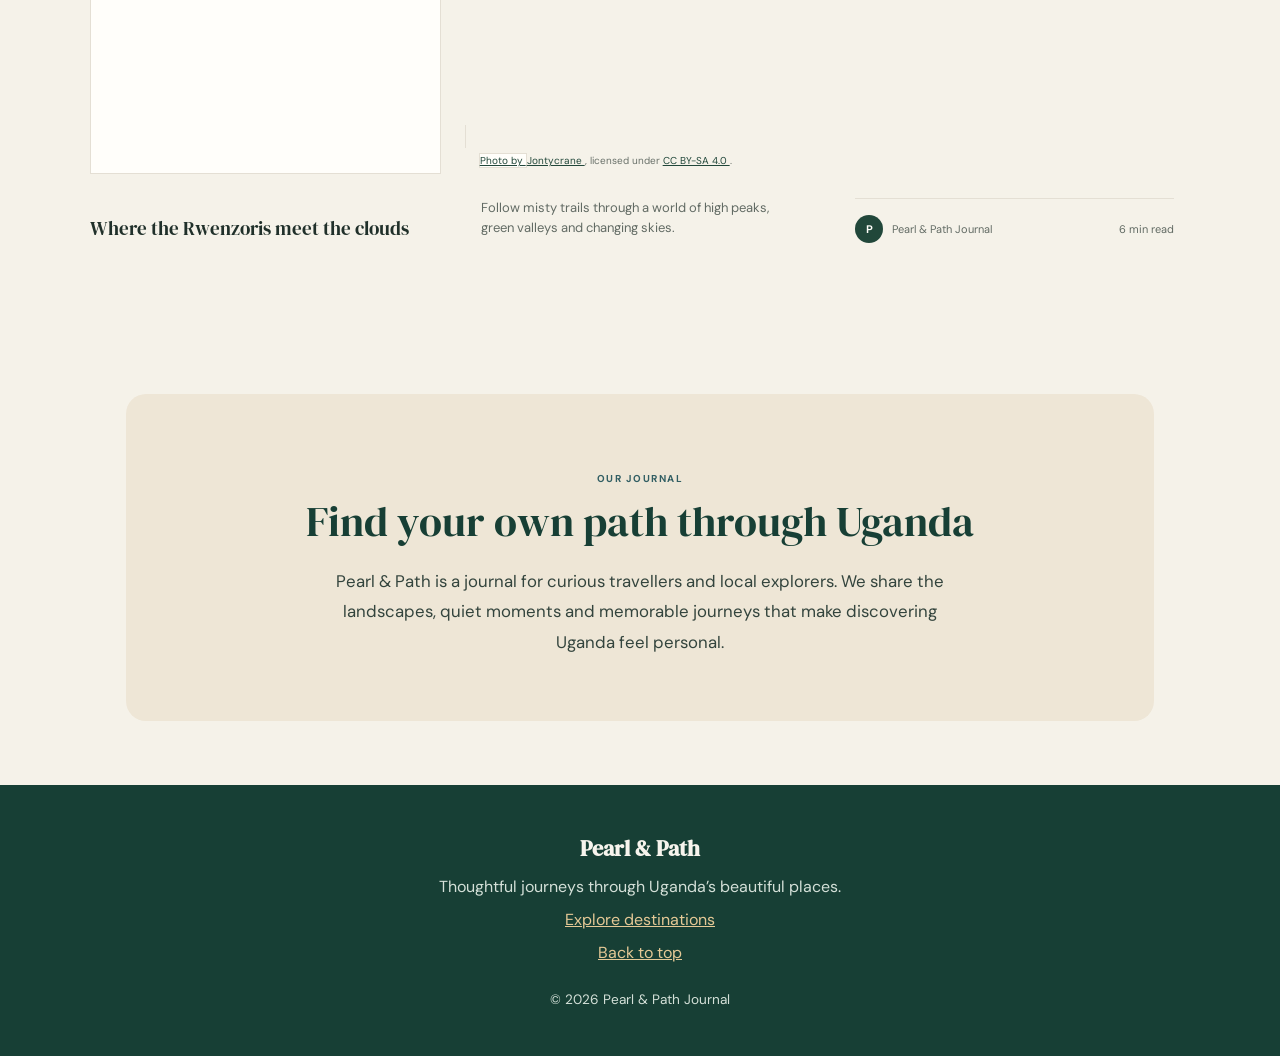
==== commit 912ef083: "Add CSS-only destination filters" ====
--- a/index.html
+++ b/index.html
@@ -49,9 +49,23 @@
                     mountains.
                 </p>
             </div>
-
+<input class="filter-radio" type="radio" name="destination-filter" id="filter-all" checked>
+<input class="filter-radio" type="radio" name="destination-filter" id="filter-lakes">
+<input class="filter-radio" type="radio" name="destination-filter" id="filter-wildlife">
+<input class="filter-radio" type="radio" name="destination-filter" id="filter-river">
+<input class="filter-radio" type="radio" name="destination-filter" id="filter-waterfalls">
+<input class="filter-radio" type="radio" name="destination-filter" id="filter-mountains">
+
+<div class="filter-controls" role="group" aria-label="Filter destinations">
+  <label for="filter-all">All</label>
+  <label for="filter-lakes">Lakes</label>
+  <label for="filter-wildlife">Wildlife</label>
+  <label for="filter-river">River</label>
+  <label for="filter-waterfalls">Waterfalls</label>
+  <label for="filter-mountains">Mountains</label>
+</div>
             <div class="destination-grid">
-                <a class="destination-card" href="article.html">
+                <a class="destination-card" href="article.html" data-category="lakes">
                     <figure class="card-image">
                         <img src="https://commons.wikimedia.org/wiki/Special:FilePath/Lake_Bunyonyi,_Uganda.jpg?width=1000"
                             alt="Lake Bunyonyi with green islands and hills in the distance" loading="lazy" />
@@ -75,7 +89,7 @@
                         <span class="read-time">18 Oct 2026 · 5 min read</span>
                     </div>
                 </a>
-                <a class="destination-card" href="bwindi.html">
+                <a class="destination-card" href="bwindi.html" data-category="wildlife">
                     <figure class="card-image">
                         <img src="https://commons.wikimedia.org/wiki/Special:FilePath/063_Mist_rising_from_the_Bwindi_Impenetrable_Forest_National_Park_Photo_by_Giles_Laurent.jpg?width=1000"
                             alt="Morning mist above Bwindi's forest canopy" loading="lazy" />
@@ -101,7 +115,7 @@
                         <span class="read-time">15 Oct 2026 · 7 min read</span>
                     </div>
                 </a>
-                <a class="destination-card" href="nile.html">
+                <a class="destination-card" href="nile.html" data-category="river">
                     <figure class="card-image">
                         <img src="https://commons.wikimedia.org/wiki/Special:FilePath/Source_of_the_Nile,_Jinja_Uganda.jpg?width=1000"
                             alt="The Nile beside a green riverbank near Jinja" loading="lazy" />
@@ -126,7 +140,7 @@
                         <span class="read-time">12 Oct 2026 · 6 min read</span>
                     </div>
                 </a>
-                <a class="destination-card" href="sipi.html">
+                <a class="destination-card" href="sipi.html" data-category="waterfalls">
                     <figure class="card-image">
                         <img src="https://commons.wikimedia.org/wiki/Special:FilePath/Sipi_Falls_in_Kapchorwa_District_of_Uganda_03.jpg?width=1000"
                             alt="Sipi Falls cascading down a green hillside" loading="lazy" />
@@ -177,7 +191,7 @@
                         <span class="read-time">06 Oct 2026 · 8 min read</span>
                     </div>
                 </a>
-                <a class="destination-card" href="rwenzori.html">
+                <a class="destination-card" href="rwenzori.html" data-category="mountains">
                     <figure class="card-image">
                         <img src="https://commons.wikimedia.org/wiki/Special:FilePath/Rwenzori_Mountains.jpg"
                             alt="Mountain slopes and clouds in the Rwenzori Mountains" loading="lazy" />
--- a/styling.css
+++ b/styling.css
@@ -409,3 +409,66 @@
   font-family: "DM Serif Display", serif;
   font-weight: 400;
 }
+
+/* Filter Controls */
+.filter-radio {
+  position: absolute;
+  width: 1px;
+  height: 1px;
+  margin: -1px;
+  overflow: hidden;
+  clip: rect(0, 0, 0, 0);
+  white-space: nowrap;
+  clip-path: inset(50%);
+}
+
+.filter-controls {
+  display: flex;
+  flex-wrap: wrap;
+  gap: 0.6rem;
+  margin: 1.5rem 0;
+}
+
+.filter-controls label {
+  padding: 0.6rem 1rem;
+  border: 1px solid #cbd5ce;
+  border-radius: 999px;
+  background: #fff;
+  color: #234b3e;
+  cursor: pointer;
+  font-size: 0.9rem;
+  transition: background-color 160ms ease, color 160ms ease;
+}
+
+.filter-controls label:hover {
+  background: #e8eee9;
+}
+
+#filter-all:checked ~ .filter-controls label[for="filter-all"],
+#filter-lakes:checked ~ .filter-controls label[for="filter-lakes"],
+#filter-wildlife:checked ~ .filter-controls label[for="filter-wildlife"],
+#filter-river:checked ~ .filter-controls label[for="filter-river"],
+#filter-waterfalls:checked ~ .filter-controls label[for="filter-waterfalls"],
+#filter-mountains:checked ~ .filter-controls label[for="filter-mountains"] {
+  border-color: #173f35;
+  background: #173f35;
+  color: #fff;
+}
+
+#filter-all:focus-visible ~ .filter-controls label[for="filter-all"],
+#filter-lakes:focus-visible ~ .filter-controls label[for="filter-lakes"],
+#filter-wildlife:focus-visible ~ .filter-controls label[for="filter-wildlife"],
+#filter-river:focus-visible ~ .filter-controls label[for="filter-river"],
+#filter-waterfalls:focus-visible ~ .filter-controls label[for="filter-waterfalls"],
+#filter-mountains:focus-visible ~ .filter-controls label[for="filter-mountains"] {
+  outline: 3px solid #b45309;
+  outline-offset: 3px;
+}
+
+#filter-lakes:checked ~ .destination-grid .destination-card:not([data-category="lakes"]),
+#filter-wildlife:checked ~ .destination-grid .destination-card:not([data-category="wildlife"]),
+#filter-river:checked ~ .destination-grid .destination-card:not([data-category="river"]),
+#filter-waterfalls:checked ~ .destination-grid .destination-card:not([data-category="waterfalls"]),
+#filter-mountains:checked ~ .destination-grid .destination-card:not([data-category="mountains"]) {
+  display: none;
+}
